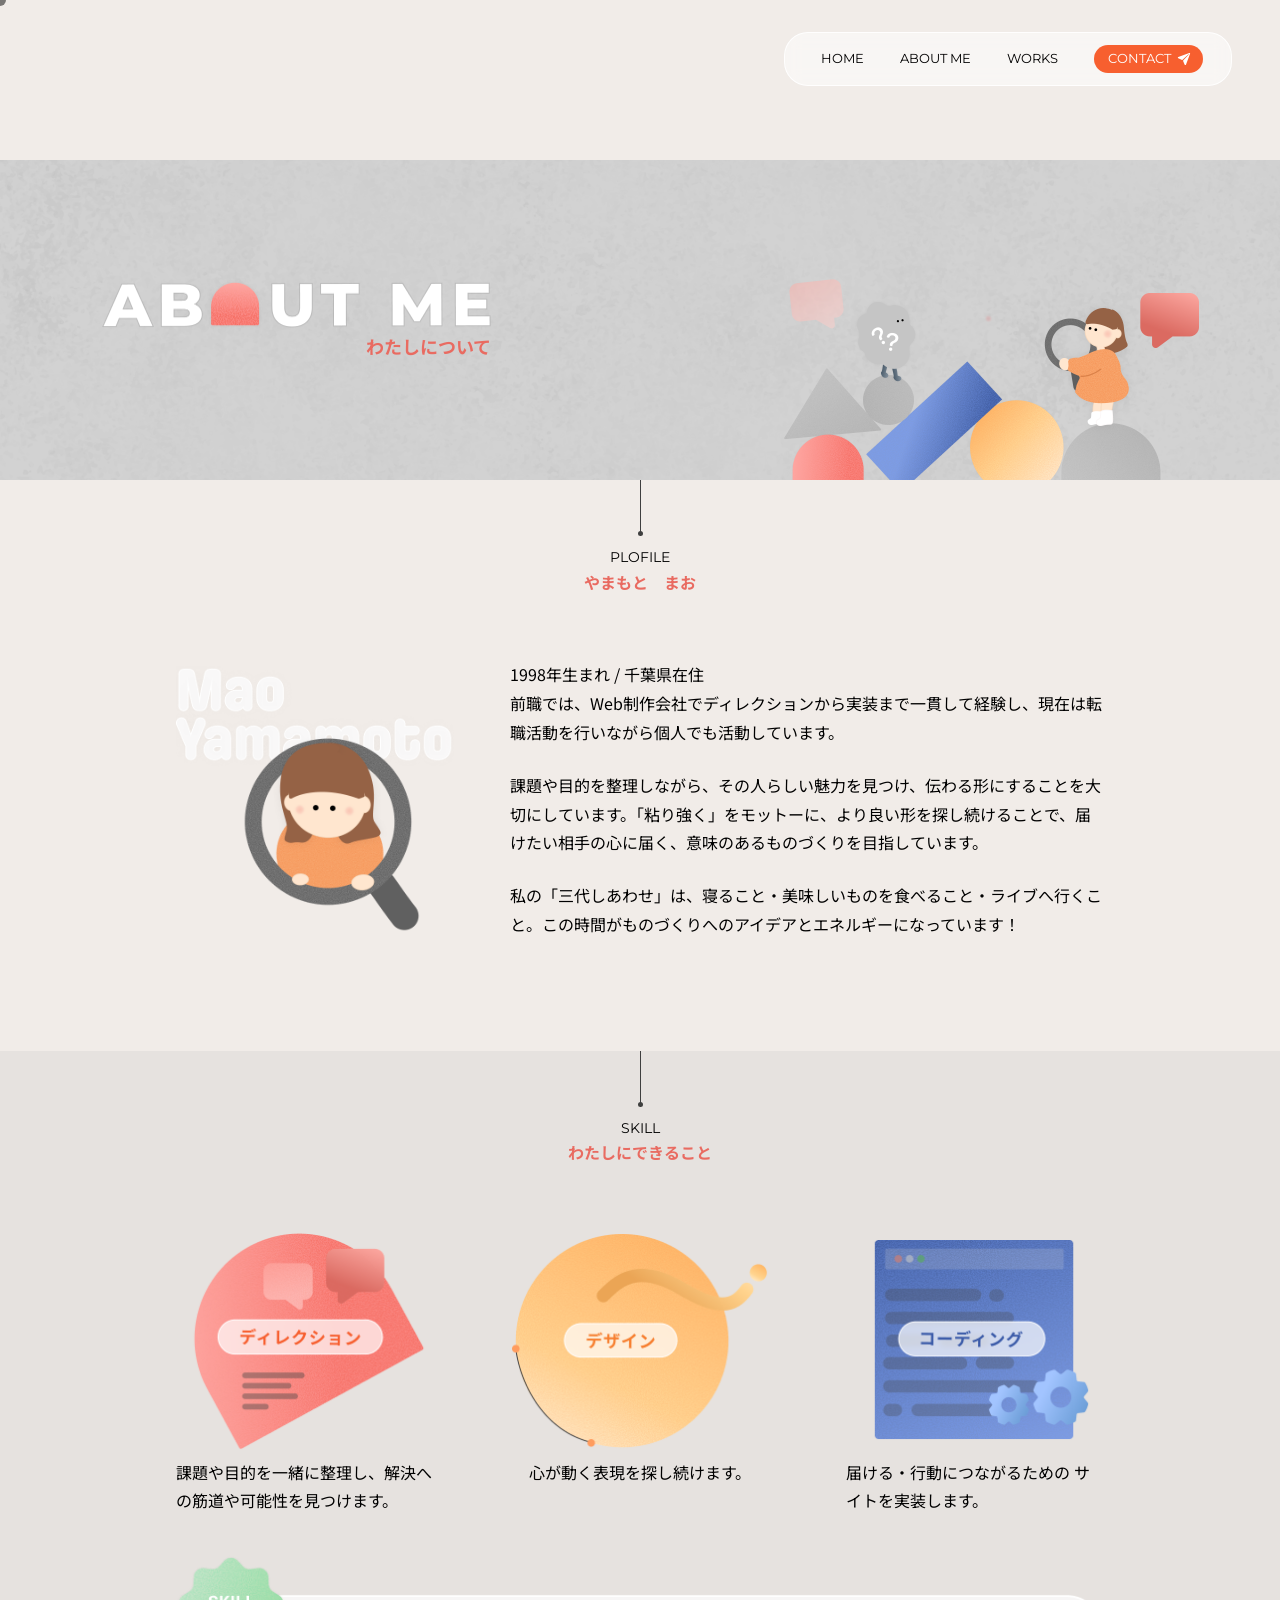
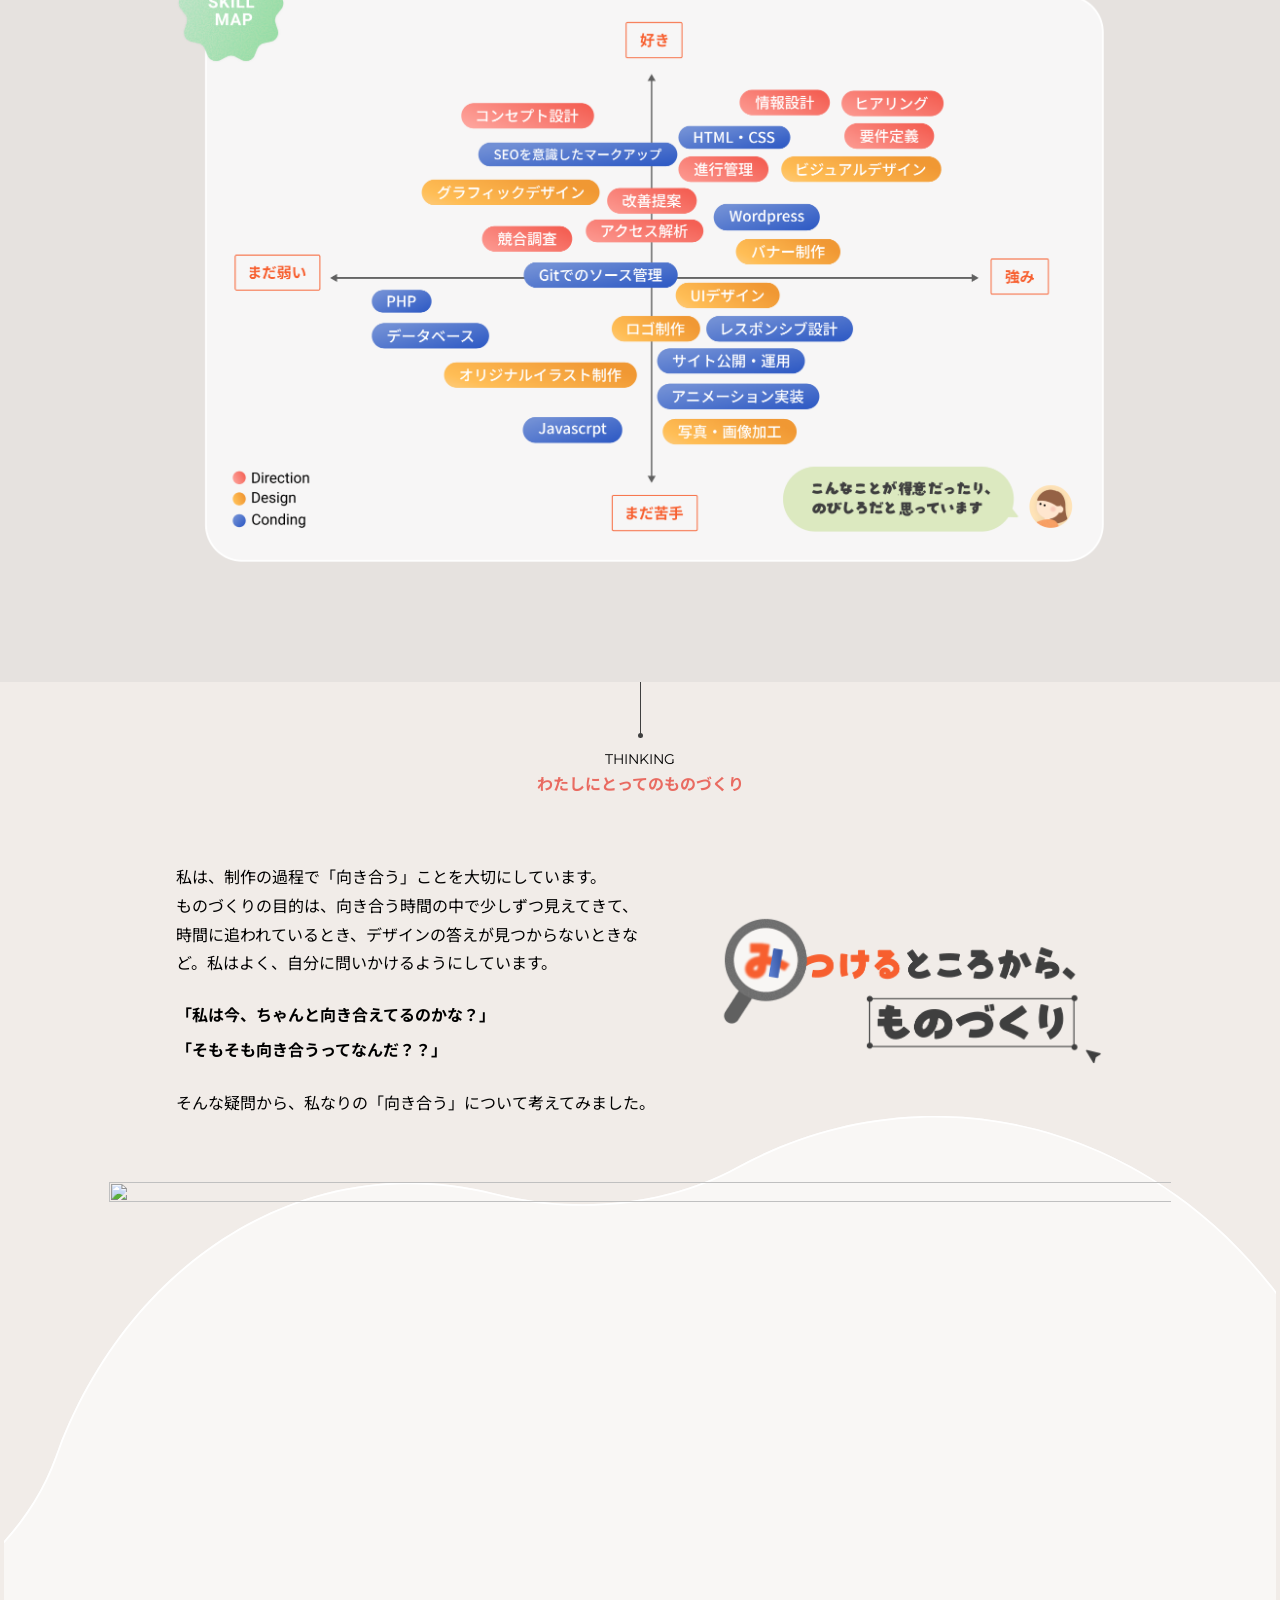
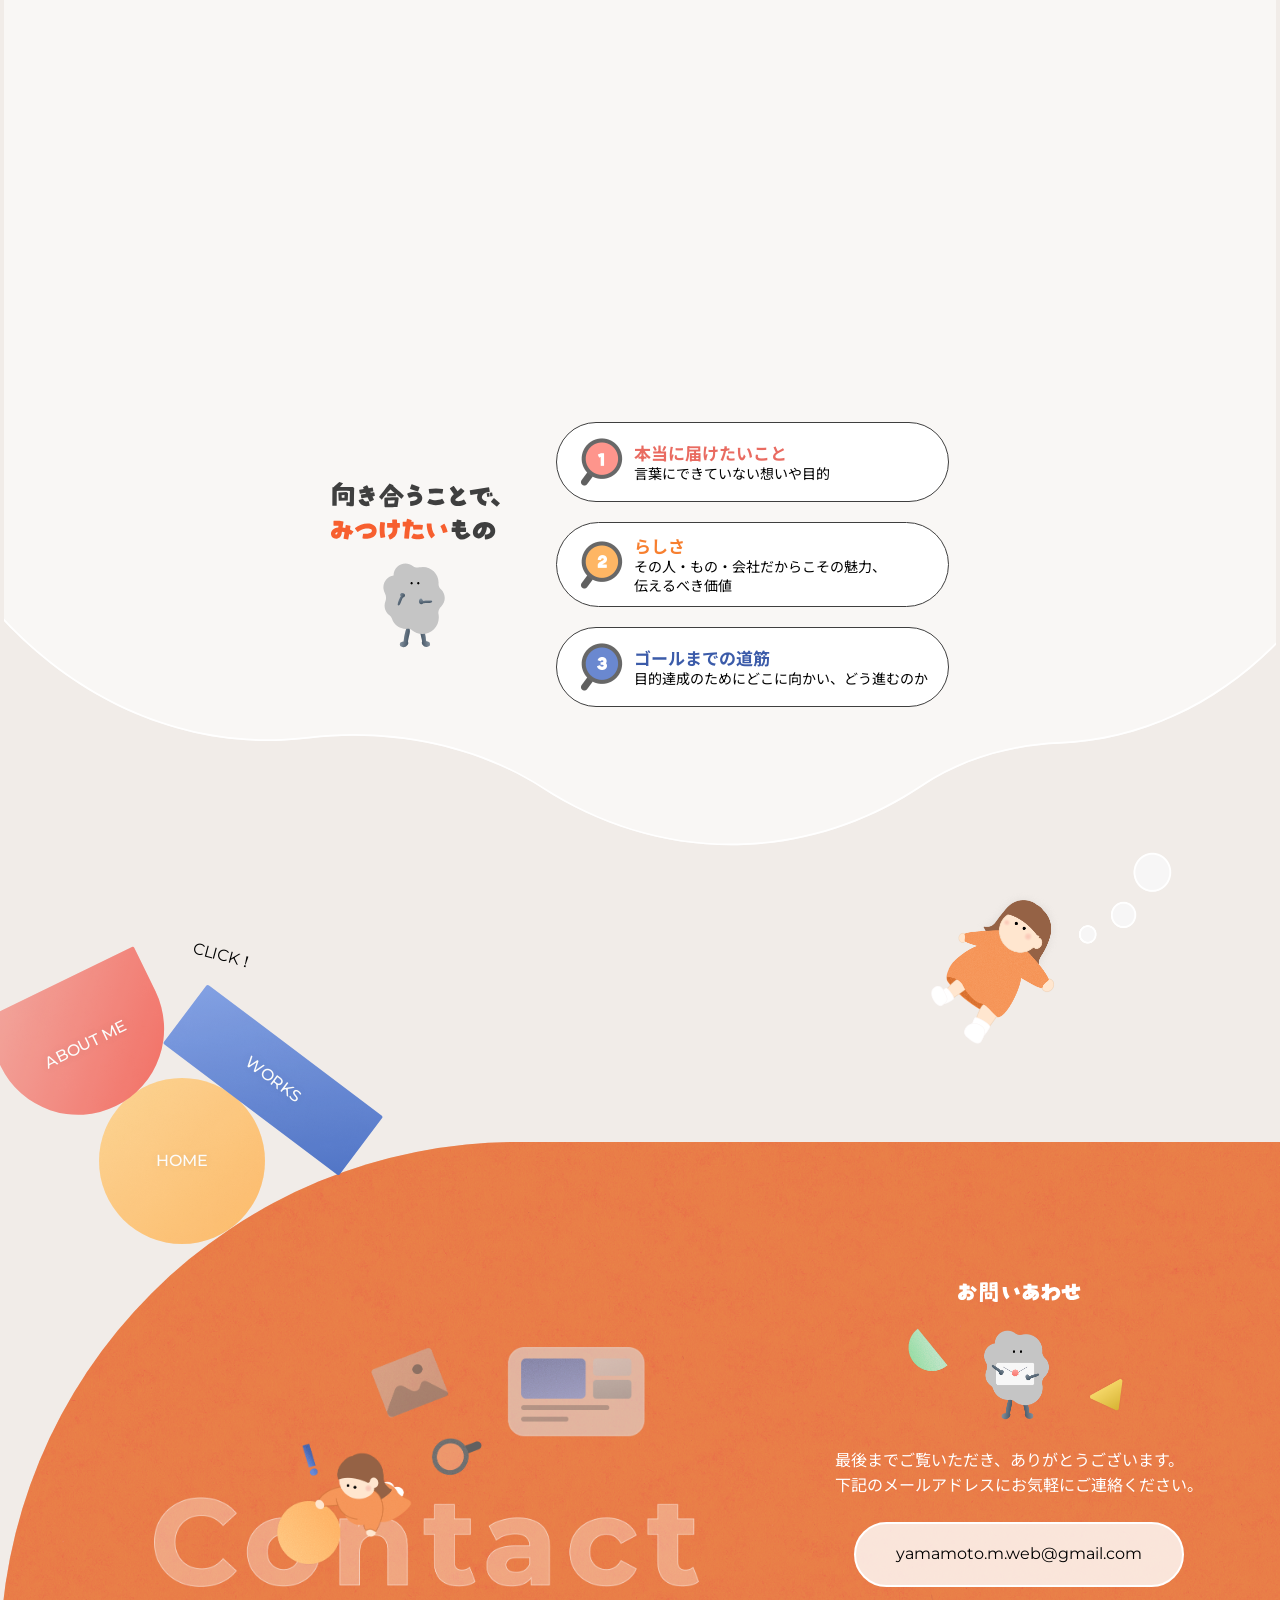
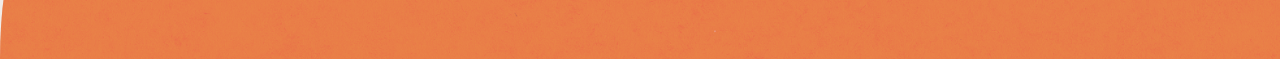
==== about.html @ 290ec42a "細かい調整" ====
<!doctype html>
<html lang="ja">
  <head>
    <meta charset="UTF-8" />
    <meta name="viewport" content="width=device-width, initial-scale=1.0" />
    <title>
      mao yamamoto portfolio｜ホームページ制作やWebDesignを行なっています。
    </title>
    <meta name="description" content="ページの説明" />

    <!-- GoogleFont -->
    <link rel="preconnect" href="https://fonts.googleapis.com" />
    <link rel="preconnect" href="https://fonts.gstatic.com" crossorigin />
    <link
      href="https://fonts.googleapis.com/css2?family=Montserrat:ital,wght@0,100..900;1,100..900&family=Noto+Sans+JP:wght@100..900&display=swap"
      rel="stylesheet"
    />
    <!-- css -->
    <link rel="stylesheet" href="css/reset.css" />
    <link rel="stylesheet" href="css/common.css" />
    <link
      rel="stylesheet"
      href="https://cdn.jsdelivr.net/npm/swiper@14.0.7/swiper-bundle.min.css"
    />
    <link rel="stylesheet" href="css/style.css" />

    <link
      rel="stylesheet"
      href="https://unpkg.com/scroll-hint@latest/css/scroll-hint.css"
    />

    <!-- JS -->
    <script
      src="https://unpkg.com/lenis@1.3.11/dist/lenis.min.js"
      defer
    ></script>

    <script
      src="https://cdn.jsdelivr.net/npm/swiper@14.0.7/swiper-bundle.min.js"
      defer
    ></script>

    <script
      src="https://unpkg.com/scroll-hint@latest/js/scroll-hint.min.js"
      defer
    ></script>
    <script src="js/main.js?v=2" defer></script>
  </head>
  <body>
    <div class="custom-cursor" aria-hidden="true"></div>
    <header class="header">
      <nav class="header-nav pc-only">
        <ul class="header-nav-inner en-font">
          <li class="header-item header-item--home">
            <a href="index.html">HOME</a>
          </li>
          <li class="header-item header-item--about">
            <a href="about.html">ABOUT ME</a>
          </li>
          <li class="header-item header-item--works">
            <a href="works.html">WORKS</a>
          </li>
          <li class="header-item header-item-contact">
            <a href="">CONTACT</a>
          </li>
        </ul>
      </nav>
      <!-- ハンバーガーメニューボタン -->
      <button
        class="header__menu-btn en-font sp-only"
        type="button"
        aria-expanded="false"
        aria-controls="sp-nav"
      >
        <span class="header__menu-toggle">
          <span class="header__menu-open"> MENU </span>

          <span class="header__menu-close"> CLOSE </span>
        </span>
      </button>
      <!-- ハンバーガーメニュー中身 -->
      <div class="hamburger-menu sp-only" id="sp-nav">
        <div class="hamburger-menu__inner">
          <a href="index.html">
            <img
              src="img/maoyamamoto-sp.svg"
              class="hamburger-menu__logo"
              width="138"
              height="55"
              alt="yamamoto mao"
              decoding="async"
            />
          </a>
          <nav class="hamburger-menu__nav-wrap">
            <ul class="hamburger-menu__nav">
              <li class="hamburger-menu__nav-item">
                <a href="index.html" class="hamburger-menu__nav-link">TOP</a>
              </li>
              <li class="hamburger-menu__nav-item">
                <a href="about.html" class="hamburger-menu__nav-link"
                  >ABOUT ME</a
                >
              </li>
              <li class="hamburger-menu__nav-item">
                <a href="works.html" class="hamburger-menu__nav-link">WORKS</a>
              </li>
              <li
                class="hamburger-menu__nav-item hamburger-menu__nav-item--contact"
              >
                <a href="#" class="hamburger-menu__nav-link">CONTACT</a>
              </li>
            </ul>
            <img
              class="hamburger-menu__character"
              src="img/hamburger_character.png"
              width="90"
              height="88"
              alt=""
              decoding="async"
            />
          </nav>
        </div>
        <div class="hamburger-menu__shapes" aria-hidden="true">
          <img
            class="hamburger-menu__shape shape--left"
            src="img/hamburger_shape--left.png"
            width="153"
            height="187"
            alt=""
            decoding="async"
          />
          <img
            class="hamburger-menu__shape shape--right"
            src="img/hamburger_shape--right.png"
            width="112"
            height="70"
            alt=""
            decoding="async"
          />
        </div>
      </div>
      <div class="overlay"></div>
    </header>
    <main>
      <section class="p-hero p-hero--about">
        <h1 class="p-title p-title--about">
          <img
            src="img/about-title-en.png"
            width="389"
            height="46"
            alt="ABOUT ME"
            decoding="async"
          />
          <span class="section__title-jp"> わたしについて </span>
        </h1>
      </section>
      <section class="profile">
        <div class="p__inner--l">
          <div class="p-about__title-header">
            <span class="p-about__title-line"></span>
            <h2 class="p__about-title">
              <span class="p-about__title-en en-font">PLOFILE</span>
              <span class="p-about__title-ja">やまもと　まお</span>
            </h2>
          </div>
          <div class="p-about__profile-content p__inner--s">
            <div class="p-about__profile-visual">
              <img
                src="img/page-about__profule-visual.png"
                width="312"
                height="300"
                alt=""
                decoding="async"
              />
            </div>
            <div class="p-about__profile-text">
              <p>
                1998年生まれ / 千葉県在住<br />
                前職では、Web制作会社でディレクションから実装まで一貫して経験し、現在は転職活動を行いながら個人でも活動しています。
              </p>
              <p>
                課題や目的を整理しながら、その人らしい魅力を見つけ、伝わる形にすることを大切にしています。「粘り強く」をモットーに、より良い形を探し続けることで、届けたい相手の心に届く、意味のあるものづくりを目指しています。
              </p>
              <p>
                私の「三代しあわせ」は、寝ること・美味しいものを食べること・ライブへ行くこと。この時間がものづくりへのアイデアとエネルギーになっています！
              </p>
            </div>
          </div>
        </div>
      </section>
      <section class="skill">
        <div class="p__inner--l">
          <div class="p-about__title-header">
            <span class="p-about__title-line"></span>
            <h2 class="p__about-title">
              <span class="p-about__title-en en-font">SKILL</span>
              <span class="p-about__title-ja">わたしにできること</span>
            </h2>
          </div>
          <div class="p__inner--s">
            <div class="p-about__skill-list">
              <article class="p-about__skill-card">
                <div class="p-about__skill-visual">
                  <img
                    src="img/page-about__skill-direction.png"
                    width="260"
                    height="220"
                    alt=""
                    decoding="async"
                  />
                </div>
                <h3 class="visually-hidden">ディレクション</h3>
                <p class="p-about__skill-text">
                  課題や目的を一緒に整理し、解決への筋道や可能性を見つけます。
                </p>
              </article>
              <article class="p-about__skill-card p-about__skill-card--design">
                <div class="p-about__skill-visual">
                  <img
                    src="img/page-about__skill-design.png"
                    width="260"
                    height="220"
                    alt=""
                    decoding="async"
                  />
                </div>
                <h3 class="visually-hidden">デザイン</h3>
                <p class="p-about__skill-text">心が動く表現を探し続けます。</p>
              </article>
              <article class="p-about__skill-card">
                <div class="p-about__skill-visual">
                  <img
                    src="img/page-about__skill-coding.png"
                    width="260"
                    height="220"
                    alt=""
                    decoding="async"
                  />
                </div>
                <h3 class="visually-hidden">コーディング</h3>
                <p class="p-about__skill-text">
                  届ける・行動につながるための サイトを実装します。
                </p>
              </article>
            </div>
            <div class="p-about__skillmap js-hoge">
              <img
                src="img/page-about__skillmap.png"
                width="961"
                height="621"
                alt=""
                loading="lazy"
                decoding="async"
              />
              <div class="visually-hidden">
                <h3>スキルマップ</h3>
                <p>
                  好きから苦手、強みからまだ弱いという2つの軸で、
                  ディレクション、デザイン、コーディングの経験やスキルを整理しています。
                </p>
                <ul>
                  <li>
                    ディレクション：コンセプト設計、情報設計、ヒアリング、
                    要件定義、進行管理、改善提案、競合調査、アクセス解析
                  </li>
                  <li>
                    デザイン：グラフィックデザイン、ビジュアルデザイン、
                    バナー制作、UIデザイン、ロゴ制作、オリジナルイラスト制作、
                    写真・画像加工
                  </li>
                  <li>
                    コーディング：HTML・CSS、SEOを意識したマークアップ、
                    WordPress、Gitでのソース管理、レスポンシブ設計、
                    サイト公開・運用、アニメーション実装、JavaScript、PHP、
                    データベース
                  </li>
                </ul>
              </div>
            </div>
          </div>
        </div>
      </section>
      <section class="policy">
        <div class="p__inner--l">
          <div class="p-about__title-header">
            <span class="p-about__title-line"></span>
            <h2 class="p__about-title">
              <span class="p-about__title-en en-font">THINKING</span>
              <span class="p-about__title-ja">わたしにとってのものづくり</span>
            </h2>
          </div>
          <div class="p-about__policy-content p__inner--s">
            <div class="p-about__policy-text">
              <p>
                私は、制作の過程で「向き合う」ことを大切にしています。<br
                  class="pc-only"
                />
                ものづくりの目的は、向き合う時間の中で少しずつ見えてきて、<br
                  class="pc-only"
                />
                時間に追われているとき、デザインの答えが見つからないときなど。私はよく、自分に問いかけるようにしています。
              </p>
              <p class="p-about__policy-question">
                「私は今、ちゃんと向き合えてるのかな？」<br />
                「そもそも向き合うってなんだ？？」
              </p>
              <p>
                そんな疑問から、私なりの「向き合う」について考えてみました。
              </p>
            </div>
            <div class="p-about__policy-copy">
              <img
                src="img/page-about__policy-copy.png"
                width="398"
                height="157"
                alt="見つけるところから、ものづくり"
                decoding="async"
              />
            </div>
          </div>
        </div>
        <div class="p-about__policy-panel">
          <div class="p-about__policy-diagram">
            <img
              class="pc-only p-about__policy-diagram--pc"
              src="img/page-about__policy-diagram.png"
              width="1261"
              height="941"
              alt=""
              loading="lazy"
              decoding="async"
            />
            <img
              class="p-about__policy-diagram--sd"
              src="img/page-about__policy-diagram-tb.png"
              width="390"
              height="1621"
              alt=""
              loading="lazy"
              decoding="async"
            />
            <img
              class="sp-only p-about__policy-diagram--sp"
              src="img/page-about__policy-diagram-sp.png"
              width="390"
              height="1553"
              alt=""
              loading="lazy"
              decoding="async"
            />
            <div class="p-about__policy-summary">
              <p class="p-about__policy-summary-message">
                <img
                  src="img/page-about__policy-summary.svg"
                  width="169"
                  height="165"
                  alt="向き合うことで、見つけたいもの"
                  loading="lazy"
                  decoding="async"
                />
              </p>
              <ol class="p-about__policy-summary-points">
                <li
                  class="p-about__policy-summary-points-item p-about__policy-summary-points-item--1"
                >
                  <div class="p-about__policy-summary-point-text">
                    <h3>本当に届けたいこと</h3>
                    <p>言葉にできていない想いや目的</p>
                  </div>
                </li>
                <li
                  class="p-about__policy-summary-points-item p-about__policy-summary-points-item--2"
                >
                  <div class="p-about__policy-summary-point-text">
                    <h3>らしさ</h3>
                    <p>
                      その人・もの・会社だからこその魅力、<br
                        class="pc-only"
                      />伝えるべき価値
                    </p>
                  </div>
                </li>
                <li
                  class="p-about__policy-summary-points-item p-about__policy-summary-points-item--3"
                >
                  <div class="p-about__policy-summary-point-text">
                    <h3>ゴールまでの道筋</h3>
                    <p>
                      目的達成のためにどこに向かい、<br
                        class="sp-only"
                      />どう進むのか
                    </p>
                  </div>
                </li>
              </ol>
            </div>
          </div>
        </div>
        <div class="p-about__policy-summary-character">
          <img
            src="img/page-about__policypanel-character.png"
            width="255"
            height="212"
            alt=""
            decoding="async"
          />
        </div>
      </section>
    </main>
    <footer class="footer">
      <nav class="footer__nav">
        <ul class="footer-nav__list">
          <li class="footer-nav__item footer-nav__item--home">
            <a class="footer-nav__link" href="index.html">
              <span class="footer-nav__text en-font">HOME</span></a
            >
          </li>
          <li class="footer-nav__item footer-nav__item--about">
            <a class="footer-nav__link" href="about.html">
              <span class="footer-nav__text footer-nav__text--about en-font"
                >ABOUT ME</span
              ></a
            >
          </li>
          <li class="footer-nav__item footer-nav__item--works">
            <a class="footer-nav__link" href="works.html">
              <span class="footer-nav__text en-font">WORKS</span></a
            >
          </li>
        </ul>
        <div class="footer-nav-guide">
          <span class="en-font">CLICK！</span>
          <div class="scroll-down"></div>
        </div>
      </nav>
      <div class="footer__contact">
        <div class="footer__content">
          <h2 class="footer__title">
            <img
              src="img/contact-title-jp.svg"
              width="123"
              height="31"
              alt="お問い合わせ"
              decoding="async"
              loading="lazy"
            />
          </h2>
          <img
            class="contact-character"
            src="img/contact-character.png"
            width="240"
            height="94"
            alt=""
            decoding="async"
            loading="lazy"
          />
          <p class="footer__text">
            最後までご覧いただき、ありがとうございます。<br />
            下記のメールアドレスにお気軽にご連絡ください。
          </p>
          <a class="footer__mail en-font" href="mailto:yamamoto.m.web@gmail.com"
            >yamamoto.m.web@gmail.com</a
          >
        </div>
        <div class="footer__deco" aria-hidden="true">
          <img
            class="pc-only"
            src="img/contact-deco.png"
            width="579"
            height="276"
            alt=""
            decoding="async"
            loading="lazy"
          />
          <img
            class="sp-only footer__deco-img-sp"
            src="img/contact-deco-sp.png"
            width="579"
            height="193"
            alt=""
            decoding="async"
            loading="lazy"
          />
        </div>
      </div>
    </footer>
  </body>
</html>
---- css/common.css ----
:root {
  /* color */
  --color-orange: #f75f2f;
  --color-red: #e96b61;
  --color-blue: #3b5ba9;
  --color-bg-orange: #e87d5c;
  --color-bg-gray: #f1ece8;
  --color-bg-white: #ffffff;
  --color-keyword: #3f3f3f;

  /* font */
  --font-main: "Noto Sans JP", sans-serif;
  --font-en: "Montserrat", sans-serif;

  /* z-index */
  --z-header: 100;
  --z-footer: 100;

  /* shadow */
  --img-shadow: 0 0 10px rgba(0, 0, 0, 0.05);
  --svg-shadow: drop-shadow(0 0 10px rgba(0, 0, 0, 0.08));
  --text-shadow: 0 0 10px rgba(0, 0, 0, 0.3);
}

body {
  line-height: 1.8;
  font-size: 16px;
  color: var(--color-text);
  font-family: var(--font-main);
  letter-spacing: 4%;
}
@media (max-width: 767px) {
  body {
    line-height: 1.7;
    font-size: 15px;
  }
}
/* pc/sp非表示 */
.pc-only {
  display: block;
}
.sp-only {
  display: none;
}
/* .sd-only {
  display: none;
} */
/* @media (min-width: 768px) and (max-width: 1200px) {
  .pc-only {
    display: none;
  }
  .sd-only {
    display: block;
  }
} */
@media (max-width: 767px) {
  .pc-only {
    display: none;
  }
  /* .sd-only {
    display: none;
  } */
  .sp-only {
    display: block;
  }
}
---- css/style.css ----
/* * {
  outline: 1px solid red;
} */

/* 共通ここから------------------------- */

html,
body {
  overscroll-behavior-y: none;
}
/* font */
.en-font {
  font-family: var(--font-en);
  font-optical-sizing: auto;
  font-style: normal;
  letter-spacing: 4%;
}
body {
  background-color: var(--color-bg-gray);
}
/* h2タイトル */
.section__title-wrap {
  display: flex;
  flex-direction: column;
  gap: 12px;
}
.section__title-jp {
  font-size: 18px;
  font-weight: bold;
  letter-spacing: 30%;
}
/* ボタン */
.button {
  display: inline-flex;
  align-items: center;
  font-size: 13px;
  font-weight: 500;
  gap: 16px;
  color: var(--color-bg-white);
  padding: 12px 24px;
  width: fit-content;
  border-radius: 100vh;
  cursor: pointer;
}
.button::after {
  content: "";
  display: inline-block;
  width: 13px;
  height: 13px;
  background-image: url(../img/icon-arrow.svg);
  background-size: cover;
  background-position: center;
}
/* SEO */
.visually-hidden {
  position: absolute;
  width: 1px;
  height: 1px;
  margin: -1px;
  padding: 0;
  overflow: hidden;
  clip: rect(0, 0, 0, 0);
  clip-path: inset(50%);
  white-space: nowrap;
  border: 0;
}

/* マウスカーソル */
@media (hover: hover) and (pointer: fine) {
  body {
    cursor: none;
  }
  a,
  .button {
    cursor: none;
  }
  .custom-cursor {
    position: fixed;
    top: 0;
    left: 0;
    z-index: 9999;
    width: 12px;
    height: 12px;
    background: rgba(0, 0, 0, 0.5);
    border-radius: 50%;
    pointer-events: none;
    transform: translate(-50%, -50%);
    transition:
      width 0.5s ease,
      height 0.5s ease,
      opacity 0.5s ease;
  }
  .custom-cursor.is-hover {
    width: 48px;
    height: 48px;
    background-color: rgba(247, 95, 47, 0.7);
  }
}
@media (max-width: 767px) {
  .section__title-wrap {
    align-items: center;
  }
  .section__title-jp {
    font-size: 16px;
    letter-spacing: 20%;
  }
}

/* ローディング */
.loading {
  position: fixed;
  inset: 0;
  z-index: 10000;
  display: grid;
  place-items: center;
  background-color: var(--color-bg-gray);
  opacity: 1;
  visibility: visible;
  transition:
    opacity 0.7s ease,
    visibility 0.7s ease;
}
/* ロード完了 */
.loading.is-loaded {
  opacity: 0;
  visibility: hidden;
  pointer-events: none;
}
.loading__shapes {
  display: flex;
  align-items: center;
  gap: 8px;
}
.loading__shape {
  width: 24px;
  height: 24px;
  opacity: 0.35;
  animation: loading-shape 1.4s ease-in-out infinite;
}
/* 少しずつタイミングをずらす */
.loading__shape--circle {
  animation-delay: 0s;
}
.loading__shape--square {
  animation-delay: 0.15s;
}
.loading__shape--arch {
  animation-delay: 0.3s;
}
@keyframes loading-shape {
  0%,
  100% {
    transform: translateY(0);
    opacity: 0.35;
  }

  40% {
    transform: translateY(-14px);
    opacity: 1;
  }

  65% {
    transform: translateY(0);
    opacity: 0.7;
  }
}
/* 共通ここまで------------------------- */

/* ヘッダーここから---------------- */
.header {
}
.header-nav {
  position: fixed;
  top: 32px;
  right: 48px;
  z-index: var(--z-header);
}
.header-nav-inner {
  display: inline-flex;
  align-items: center;
  gap: 12px;
  padding: 10px 16px 10px 24px;
  background: rgba(255, 255, 255, 0.5);
  backdrop-filter: blur(8px);
  -webkit-backdrop-filter: blur(12px);
  border: 1px solid rgba(255, 255, 255, 0.9);
  border-radius: 24px;
}
.header-item {
  font-size: 13px;
  padding: 2px 12px;
  transition: 0.3s;
}
.header-item-contact a {
  background-color: var(--color-orange);
  border-radius: 100vh;
  padding: 6px 12px 6px 14px;
  line-height: 1.2;
  color: var(--color-bg-white);
  display: flex;
  align-items: center;
  gap: 6px;
}
.header-item-contact a::after {
  content: "";
  display: inline-block;
  width: 14px;
  height: 14px;
  background-image: url("../img/contact-icon.svg");
  background-size: contain;
  background-repeat: no-repeat;
  background-position: center;
}
@media (any-hover: hover) {
  .header-item:hover {
    opacity: 0.7;
  }
}

@media (max-width: 767px) {
  /* ハンバーガーメニューボタン */
  .header__menu-btn {
    position: fixed;
    padding: 8px 16px;
    background: rgba(255, 255, 255, 0.5);
    backdrop-filter: blur(8px);
    -webkit-backdrop-filter: blur(12px);
    border: 1px solid rgba(255, 255, 255, 0.9);
    border-radius: 100vh;
    color: var(--color-orange);
    font-weight: 600;
    font-size: 16px;
    z-index: var(--z-header);
    top: 24px;
    right: 24px;
    width: 100px;
  }
  .header__menu-toggle {
    display: block;
    overflow: hidden;
    position: relative;
    height: 1.5rem;
    width: 100%;
  }
  .header__menu-btn span {
    letter-spacing: 8%;
  }
  .header__menu-open,
  .header__menu-close {
    display: block;
    transition: 0.3s;
  }
  .header__menu-close {
    position: absolute;
    left: 0;
    top: 0;
    transform: translateY(100%);
  }
  .is-active .header__menu-open {
    transform: translateY(-100%);
  }
  .is-active .header__menu-close {
    transform: translateY(0);
  }
  /* ハンバーガーメニュー中身 */
  .hamburger-menu {
    position: fixed;
    width: 100%;
    height: 70%;
    inset: 0;
    background-color: var(--color-bg-orange);
    z-index: 99;
    border-radius: 0 0 40px 40px;
    transform: translateY(-104%);
    transition: transform 0.4s ease;
  }
  .hamburger-menu.is-active {
    transform: translateY(0);
  }
  .hamburger-menu__inner {
    padding: 32px 9% 56px 9%;
    display: flex;
    flex-direction: column;
    height: 100%;
  }
  .hamburger-menu__logo {
    width: 38%;
    max-width: 200px;
  }
  .hamburger-menu__nav-wrap {
    flex: 1;
    height: 100%;
    background: rgba(255, 255, 255, 0.35);
    backdrop-filter: blur(8px);
    -webkit-backdrop-filter: blur(12px);
    border: 1px solid rgba(255, 255, 255, 0.7);
    margin-top: 6%;
    border-radius: 30px;
    z-index: 10;
    padding-bottom: 7%;
  }
  .hamburger-menu__nav {
    position: relative;
    display: flex;
    flex-direction: column;
    align-items: center;
    height: 100%;
    justify-content: center;
    gap: 10%;
    font-size: 18px;
    font-weight: bold;
    color: var(--color-bg-white);
  }
  .hamburger-menu__nav-item--contact {
    display: flex;
    align-items: center;
    gap: 8px;
  }
  .hamburger-menu__nav-item--contact::after {
    content: "";
    display: inline-block;
    width: 16px;
    height: 16px;
    background-image: url(../img/contact-icon.svg);
    background-size: cover;
    background-position: center;
  }
  .hamburger-menu__character {
    position: absolute;
    bottom: -6px;
    right: -6%;
    width: 28%;
  }
  .hamburger-menu__shape.shape--left {
    position: absolute;
    bottom: 0;
    left: 0;
    width: 39%;
  }
  .hamburger-menu__shape.shape--right {
    position: absolute;
    bottom: 0;
    right: 30px;
    width: 29%;
  }
  .overlay {
    position: fixed;
    inset: 0;
    background: rgba(0, 0, 0, 0.45);
    opacity: 0;
    visibility: hidden;
    pointer-events: none;
    transition: opacity 0.3s;
    z-index: 98;
  }
  .overlay.is-active {
    opacity: 1;
    visibility: visible;
    pointer-events: auto;
  }
}
/* 背景固定 */
.top-area {
  position: relative;
}
/* heroここから--------------------------- */
.hero {
  width: 100%;
  height: 100vh;
  position: relative;
}
.hero__inner {
  height: 100%;
  display: flex;
  justify-content: center;
}
.hero__sharpes {
  position: sticky;
  top: 90%;
  left: 0;
  width: 100%;
  pointer-events: none;
}
.hero__title-wrap {
  height: 90%;
  position: relative;
  width: 88%;
}
.hero__title {
  z-index: 10;
  position: relative;
  display: flex;
  gap: 32%;
  flex-direction: column;
  justify-content: flex-end;
  height: 100%;
  width: 100%;
}
.hero__name {
  filter: drop-shadow(0 0 10px rgba(0, 0, 0, 0.08));
  width: 100%;
}
.hero__shape {
  position: absolute;
  filter: drop-shadow(0 0 10px rgba(0, 0, 0, 0.03));
}
.hero__shape--arch-green {
  bottom: 0;
  left: 220px;
}
.hero__shape--circle {
  bottom: 160px;
  left: 260px;
}
.hero__shape--square {
  bottom: calc(160px + 180px);
  left: 180px;
}
.hero__shape--arch-red {
  bottom: calc(160px + 180px + 164px);
  left: 320px;
  width: 200px;
}
.hero__shape--triangle {
  bottom: calc(160px + 180px + 135px);
  left: 125px;
}
.hero__copy {
  position: absolute;
  right: 0;
  bottom: 0;
}

@media (max-width: 767px) {
  .hero__sharpes {
    width: 70%;
    margin-inline: auto;
    left: 50%;
    translate: -50% 0;
    height: 76%;
  }
  .hero__title {
    gap: 8%;
    justify-content: flex-start;
  }
  .hero__title-wrap {
    height: 100%;
  }
  .hero__portfolio {
    width: 65%;
    margin-left: auto;
  }
  .hero__shape--arch-green {
    width: 200px;
    bottom: 0;
    left: 50%;
    translate: -50% 0;
  }
  .hero__shape--circle {
    width: 182px;
    /* left: auto;
    right: 120px; */
    bottom: 132px;
    left: calc(50% + 45px);
    translate: -50% 0;
  }
  .hero__shape--square {
    width: 270px;
    /* left: auto;
    right: 130px; */
    left: calc(50% + 6px);
    translate: -50% 0;
    bottom: 280px;
  }
  .hero__shape--arch-red {
    width: 156px;
    /* left: auto;
    right: 135px; */
    left: calc(50% + 75px);
    translate: -50% 0;
    bottom: 419px;
  }
  .hero__shape--triangle {
    /* width: 173px;
    left: auto; */
    left: calc(50% + -94px);
    translate: -50% 0;
    bottom: 390px;
  }
  .hero__copy {
    position: absolute;
    right: 0;
    bottom: 0;
  }
  .hero__name-wrap {
    margin-top: 10%;
  }
}
@media (max-width: 601px) {
  .hero__title {
    gap: 6%;
    justify-content: center;
  }
  .hero__name-wrap {
    margin-top: 0;
  }
  .hero__portfolio {
    margin-bottom: 20%;
  }
  .hero__sharpes {
    height: 83%;
  }
}
/* heroここまで--------------------------- */
/* aboutここから--------------------------- */
.about {
  width: 90%;
  max-width: 1120px;
  margin-inline: auto;
  margin-top: 120px;
  background: rgba(255, 255, 255, 0.65);
  border: solid 2px var(--color-bg-white);
  border-radius: 40px;
  padding: 80px 5% 80px 6%;
  backdrop-filter: blur(8px);
  -webkit-backdrop-filter: blur(12px);
  position: relative;
  z-index: 2;
}
.about__inner {
  display: grid;
  grid-template-columns: 1fr 42%;
  grid-template-areas:
    "header visual"
    "text visual"
    "button visual";
  gap: 40px 8%;
  align-items: end;
}
.about__header {
  grid-area: header;
}
.about__header .section__title-jp {
  color: var(--color-red);
}
.about__text {
  grid-area: text;
  text-align: justify;
}
.button--about {
  grid-area: button;
}
.about__visual {
  grid-area: visual;
  margin-top: 32px;
}
.button--about {
  background-color: var(--color-red);
}
.about__visual img {
  display: flex;
  align-items: center;
  width: 100%;
}
@media (max-width: 767px) {
  .about {
    padding: 64px 6%;
  }
  .about__inner {
    display: flex;
    flex-direction: column;
    align-items: center;
    gap: 32px;
  }
  .about-title-en {
    width: 90%;
    max-width: 400px;
  }
  .about__text p {
    margin-bottom: 0.7em;
  }
  .about__visual {
    margin-top: 0;
  }
  .about__visual img {
    max-width: 400px;
  }
  .button--about {
    margin-top: 16px;
  }
}
/* aboutここまで--------------------------- */

/* worksここから--------------------------- */
.works {
  margin-top: 152px;
  margin-bottom: 160px;
}
.works__header-wrap {
  width: 100%;
  aspect-ratio: 1440/400;
  background-image: url("../img/top-works-title-visual.png");
  background-size: contain;
  background-repeat: no-repeat;
  background-position: center;
  display: grid;
  place-items: center;
  position: relative;
}
.works__header .section__title-jp {
  color: var(--color-blue);
}
.works__inner {
  width: 90%;
  max-width: 1024px;
  margin-inline: auto;
  margin-top: 128px;
}
.works__header {
  align-items: center;
  gap: 4px;
  margin-bottom: 32px;
}

/* スクロールダウン */
.scroll-down {
  position: absolute;
  width: 12px;
  height: 144px;
  bottom: 0;
  translate: 0 50%;
}

.scroll-down__line {
  position: absolute;
  top: 0;
  left: 50%;
  width: 1px;
  height: 100%;
  background-color: var(--color-keyword);
  translate: -50% 0;
  transform-origin: top;
  animation: scroll-down 1.8s ease-in-out infinite;
}

.scroll-down__dot {
  position: absolute;
  left: 50%;
  bottom: -3px;
  width: 5px;
  height: 5px;
  background-color: var(--color-keyword);
  border-radius: 50%;
  opacity: 0;
  translate: -50% 0;
  animation: scroll-dot 1.8s ease-in-out infinite;
}

@keyframes scroll-down {
  0% {
    transform: scaleY(0);
    opacity: 1;
  }

  65% {
    transform: scaleY(1);
    opacity: 1;
  }

  85% {
    transform: scaleY(1);
    opacity: 1;
  }

  100% {
    transform: scaleY(1);
    opacity: 0;
  }
}

@keyframes scroll-dot {
  0%,
  61% {
    opacity: 0;
  }

  66% {
    opacity: 1;
  }

  85% {
    opacity: 1;
  }

  100% {
    opacity: 0;
  }
}
/* カード共通 */
.works__list {
  display: grid;
  grid-template-columns: repeat(2, 1fr);
  gap: 64px;
  position: relative;
}
.work-card__link {
  display: block;
  background: rgba(255, 255, 255, 0.5);
  border: solid 2px var(--color-bg-white);
  -webkit-backdrop-filter: blur(12px);
  padding: 20px 7% 48px;
  border-radius: 20px;
}
.works-card__pickup {
  position: absolute;
  top: -12px;
  right: -12px;
}
.work-card__image {
  position: relative;
  overflow: hidden;
}
.work-card__image-hover-bg {
  position: absolute;
  width: 100%;
  height: 100%;
  inset: 0;
  background-color: rgba(0, 0, 0, 0.5);
  border-radius: 10px;
  z-index: 2;
  opacity: 0;
  transition: 0.3s;
}
.work-card__image-hover-icon {
  position: absolute;
  width: 43%;
  aspect-ratio: 214/64;
  bottom: 0;
  right: 24px;
  z-index: 3;
  transition: 0.3s;
  translate: 0 100%;
}
.work-card__image img {
  border-radius: 10px;
  box-shadow: var(--img-shadow);
}
.works-card__label {
  display: inline-block;
  font-size: 13px;
  color: var(--color-bg-white);
  background-color: var(--color-blue);
  padding: 1px 10px;
  border-radius: 2px;
  margin-bottom: 12px;
  z-index: 3;
}
.work-card__title {
  font-weight: bold;
  font-size: 20px;
  margin-top: 16px;
  transition: 0.3s;
}
.work-card__tags {
  display: flex;
  gap: 10px;
  flex-wrap: wrap;
  margin-top: 6px;
}
.work-card__tags-item {
  font-size: 13px;
  letter-spacing: 0;
  line-height: 1.3;
  background-color: #e1e1e1;
  border-radius: 100vh;
  padding: 4px 10px;
}
.work-card__button {
  display: grid;
  place-items: center;
  color: var(--color-bg-white);
  width: 120px;
  height: 32px;
  font-size: 14px;
  letter-spacing: 2%;
  background-image: url("../img/works-item--button.svg");
  background-size: contain;
  background-repeat: no-repeat;
  background-position: center;
  text-shadow: var(--text-shadow);
  margin-top: 24px;
  margin-left: auto;
}

/* picupにのみ適用 */
.work-card--picup {
  grid-column: 1/-1;
}
.work-card--picup .work-card__body {
  display: flex;
  flex-direction: column;
  justify-content: space-between;
  gap: 16px;
  margin-bottom: 16px;
}
.work-card--picup .work-card__link {
  position: relative;
  padding: 28px 32px 40px;
}
.work-card--picup .work-card__content {
  display: grid;
  grid-template-columns: 48% 1fr;
  align-items: flex-start;
  gap: 40px;
}
.work-card--picup .work-card__copy {
  display: block;
}
.work-card__copy-label {
  color: var(--color-orange);
  font-size: 12px;
  display: flex;
  align-items: center;
  gap: 4px;
  line-height: 1.2;
}
.work-card__copy-title {
  font-size: 18px;
  font-weight: 500;
}
.work-card__copy-label::before {
  content: "";
  display: inline-block;
  width: 10px;
  height: 10px;
  background-image: url(../img/work-card-copy-icon.svg);
  background-size: cover;
  background-position: center;
}
.work-card--picup .work-card__title {
  font-size: 22px;
  margin-top: 0;
}
.work-card__text {
  font-size: 15px;
}
.button--works {
  background-color: var(--color-blue);
  display: flex;
  margin-inline: auto;
  margin-top: 40px;
}

.works-swiper {
  display: none;
}
@media (any-hover: hover) {
  .work-card__link:hover .work-card__image-hover-bg {
    opacity: 1;
  }
  .work-card__link:hover .work-card__image-hover-icon {
    translate: 0;
  }
  .work-card__link:hover .work-card__title {
    color: var(--color-blue);
  }
}
@media (max-width: 767px) {
  .works {
    margin-top: 80px;
  }
  .works__header-wrap {
    aspect-ratio: auto;
    height: 260px;
    background-image: url(../img/top-works-title-visual-sp.png);
    background-size: cover;
    background-position: center bottom;
  }
  .works__header img {
    width: 38%;
    min-width: 170px;
    margin-top: 40px;
  }
  .scroll-down {
    height: 90px;
  }
  .works__inner {
    width: 100%;
    margin-top: 80px;
  }
  .works__header {
    margin-bottom: 16px;
    width: 90%;
    margin-inline: auto;
  }
  .works-title-en {
    width: 40%;
    max-width: 186px;
  }
  .work-card--picup {
    width: 90%;
    margin-inline: auto;
  }
  .work-card__link {
    padding: 12px 6% 32px 6%;
  }
  .works-card__pickup {
    width: 72px;
    right: -8px;
    top: -8px;
  }
  .works-card__pickup img {
    width: 100%;
  }
  .works-card__label {
    margin-bottom: 12px;
    position: relative;
    border-radius: 2px;
    letter-spacing: 0;
    padding: 0 10px;
  }
  .work-card__image img {
    width: 100%;
  }
  .work-card__title {
    margin-top: 8px;
  }
  .work-card__tags {
    gap: 6px;
  }
  .work-card__tags-item {
    font-size: 12px;
    line-height: 1.2;
    padding: 3px 8px;
  }
  .works-swiper .work-card__title {
    font-size: 18px;
  }

  .work-card--picup .work-card__link {
    padding: 32px 6%;
  }
  .work-card--picup .work-card__content {
    display: flex;
    flex-direction: column;
    gap: 20px;
  }
  .work-card--picup .work-card__copy {
    margin: 16px 0 10px 0;
  }
  .work-card__text {
    font-size: 14px;
  }
  .works__list {
    display: flex;
    flex-direction: column;
    gap: 20px;
  }
  .work-card__button {
    margin-top: 16px;
    width: 100px;
    font-size: 13px;
  }
  .button--works {
    margin-top: 0;
  }
  /* SP swiper */
  .works-swiper {
    display: block;
    position: relative;
    width: 100%;
    padding: 24px 0 32px;
    overflow: hidden;
  }
  .works-swiper .swiper-slide {
    height: auto;
  }
  .works-swiper .work-card {
    transition:
      opacity 0.3s ease,
      transform 0.3s ease;
  }
  .works-swiper .swiper-slide:not(.swiper-slide-active) {
    opacity: 0.55;
    transform: scale(0.94);
  }
  .works-swiper .swiper-slide-active {
    opacity: 1;
    transform: scale(1);
  }
  /* 左右ボタン */
  .works-swiper__button {
    position: absolute;
    z-index: 10;
    top: 50%;
    display: grid;
    width: 36px;
    height: 36px;
    padding: 0;
    color: white;
    background: rgba(100, 100, 100, 0.3);
    backdrop-filter: blur(8px);
    -webkit-backdrop-filter: blur(8px);
    border: 0;
    border-radius: 50%;
    cursor: pointer;
    translate: 0 -50%;
    place-items: center;
    display: grid;
    align-items: center;
  }
  .works-swiper__button::before {
    content: "";
    display: block;
    width: 12px;
    height: 24px;
    background-image: url(../img/works-swiper-arrow.svg);
    background-size: cover;
    background-position: center;
  }
  .works-swiper__button--prev {
    left: 24px;
  }
  .works-swiper__button--prev::before {
    rotate: -180deg;
  }
  .works-swiper__button--next {
    right: 24px;
  }
}
/* worksここまで--------------------------- */
/* 下層ページ共通ここから--------------------------- */
.p-hero {
  width: 100%;
  margin-top: 160px;
  aspect-ratio: 1512/320;
  height: 320px;
  background-size: cover;
  background-repeat: no-repeat;
  background-position: left;
}
.p__title-header {
  display: flex;
  align-items: center;
  gap: 32px;
}
.p-title {
  display: inline-flex;
  flex-direction: column;
  align-items: flex-end;
  margin-top: auto;
  margin-bottom: 0;
  height: 100%;
  margin-right: 10%;
  justify-content: center;
  margin-left: 8%;
}
.p__inner--l {
  width: 90%;
  max-width: 1120px;
  margin-inline: auto;
}
.p__inner--s {
  width: 90%;
  max-width: 928px;
  margin-inline: auto;
}
.keyword-bold {
  font-weight: bold;
}
@media (max-width: 767px) {
  .p-hero {
    aspect-ratio: 768/260;
    height: 260px;
    margin-top: 120px;
  }
  .p-title {
    translate: 0 5%;
  }
  .p__title-header {
    gap: 16px;
  }
  .p__title-line {
    width: 40px;
  }
  .p__inner--s {
    width: 100%;
    padding: 0 7%;
  }
}
/* 下層ページ共通ここまで--------------------------- */

/* ABOUTページここから--------------------------- */
/* タイトル */
.p-hero--about {
  background-image: url("../img/page-about__hero-bg.png");
  background-position: right;
}
.p-hero--about .section__title-jp {
  color: var(--color-red);
}
/* h2タイトル */
.p-about__title-header {
  margin-bottom: 64px;
}
.p-about__title-line {
  display: block;
  height: 56px;
  width: 1px;
  background-color: var(--color-keyword);
  display: flex;
  flex-direction: column;
  align-items: center;
  justify-content: flex-end;
  margin-inline: auto;
}
.p-about__title-line::after {
  content: "";
  display: block;
  width: 5px;
  height: 5px;
  border-radius: 50%;
  background-color: var(--color-keyword);
}
.p__about-title {
  margin-top: 12px;
  display: flex;
  flex-direction: column;
  align-items: center;
}
.p-about__title-en {
  font-size: 14px;
  line-height: 1.4;
  letter-spacing: 10%;
}
.p-about__title-ja {
  font-size: 16px;
  font-weight: bold;
  color: var(--color-red);
}
/* 私について */
.p-about__profile-content {
  display: grid;
  grid-template-columns: 30% 1fr;
  align-items: center;
  gap: 56px;
}
.p-about__profile-text {
  display: flex;
  flex-direction: column;
  gap: 24px;
}
/* 私にできること */
.skill {
  margin-top: 112px;
  background-color: rgba(203, 203, 203, 0.3);
  padding-bottom: 120px;
}
.p-about__skill-list {
  display: grid;
  grid-template-columns: repeat(3, minmax(0, 1fr));
  gap: clamp(40px, 6vw, 82px);
  margin-top: 32px;
}
.p-about__skill-card {
  display: flex;
  flex-direction: column;
  align-items: center;
  gap: 8px;
}
.p-about__skill-text {
  font-weight: 400;
}
.p-about__skillmap {
  margin-top: 40px;
}
/* 私にとってのものづくり */
.policy {
  margin-bottom: 56px;
}
.p-about__policy-content {
  display: grid;
  grid-template-columns: 1fr 42%;
  gap: 56px;
  align-items: center;
}
.p-about__policy-text {
  display: flex;
  flex-direction: column;
  gap: 20px;
}
.p-about__policy-question {
  font-weight: bold;
  line-height: 2.2;
}
.p-about__policy-panel {
  width: 100%;
  height: 100%;
  aspect-ratio: 1440/1496;
  background-image: url("../img/page-about__policypanel-bg.svg");
  background-size: contain;
  background-repeat: no-repeat;
  background-position: center;
  display: grid;
  place-items: center;
  position: relative;
}
.p-about__policy-diagram {
  display: flex;
  flex-direction: column;
  align-items: center;
  width: 83%;
  max-width: 1200px;
}
.p-about__policy-diagram--sd {
  display: none;
}
.p-about__policy-summary {
  margin-top: 48px;
  display: inline-flex;
  align-items: center;
  gap: 56px;
  margin-bottom: 7%;
}
.p-about__policy-summary-points {
  display: flex;
  flex-direction: column;
  gap: 20px;
}
.p-about__policy-summary-points-item {
  display: grid;
  grid-template-columns: auto 1fr;
  align-items: center;
  gap: 8px;
  background-color: var(--color-bg-white);
  padding: 12px 20px;
  border-radius: 100vh;
  border: solid 1px var(--color-keyword);
}
.p-about__policy-summary-points-item::before {
  content: "";
  display: block;
  width: 49px;
  height: 54px;
  background-size: cover;
  background-position: center;
}
.p-about__policy-summary-points-item--1::before {
  background-image: url(../img/page-about__policy-point--1.png);
}
.p-about__policy-summary-points-item--2::before {
  background-image: url(../img/page-about__policy-point--2.png);
}
.p-about__policy-summary-points-item--3::before {
  background-image: url(../img/page-about__policy-point--3.png);
}
.p-about__policy-summary-points-item h3 {
  font-size: 17px;
  font-weight: bold;
  letter-spacing: 2%;
  line-height: 1.3;
}
.p-about__policy-summary-points-item--1 h3 {
  color: var(--color-red);
}
.p-about__policy-summary-points-item--2 h3 {
  color: #f77f2f;
}
.p-about__policy-summary-points-item--3 h3 {
  color: var(--color-blue);
}

.p-about__policy-summary-points-item p {
  font-size: 14px;
  letter-spacing: 2%;
  line-height: 1.3;
}
.p-about__policy-summary-character {
  position: relative;
  width: 100%;
  height: 120px;
}
.p-about__policy-summary-character img {
  position: absolute;
  right: 8%;
}
@media (min-width: 768px) and (max-width: 1200px) {
  .p-about__policy-diagram {
    width: 100%;
  }
  .p-about__policy-diagram--pc {
    display: none;
  }
  .p-about__policy-diagram--sd {
    display: block;
    width: 80%;
  }
  .p-about__policy-panel {
    width: 100%;
    aspect-ratio: 640/1585;
    background-size: 100% 100%;
    background-image: url("../img/page-about__policypanel-bg-tb.svg");
  }
}
@media (max-width: 767px) {
  /* タイトル */
  .p-about__title-header {
    margin-bottom: 32px;
  }
  .p-hero--about {
    background-image: url("../img/page-about__hero-bg-sp.png");
    background-position: left;
  }
  .p-title--about {
    translate: 0 -5%;
  }

  /* 私について */
  .p__title img {
    width: 92%;
  }
  .p-about__profile-content {
    display: flex;
    flex-direction: column;
    gap: 24px;
  }
  /* 私にできること */
  .skill {
    margin-top: 80px;
  }
  .skill .p__title img {
    width: 91%;
  }
  .p-about__skill-list {
    display: flex;
    flex-direction: column;
    gap: 56px;
  }
  .p-about__skill-card--design img {
    margin-left: 5%;
  }
  .p-about__skillmap {
    width: calc(100vw - 20px);
    margin-right: calc(50% - 50vw);
    margin-left: calc(50% - 50vw + 20px);
    overflow-x: auto;
    overflow-y: hidden;
    -webkit-overflow-scrolling: touch;
    overscroll-behavior-inline: contain;
  }
  .p-about__skillmap img {
    width: 800px;
    max-width: none;
    height: auto;
  }
  /* 私にとってのものづくり */
  .p-about__policy-content {
    display: flex;
    flex-direction: column-reverse;
    gap: 32px;
  }
  .p-about__policy-copy {
    width: 100%;
  }
  .p-about__policy-copy img {
    margin-inline: auto;
  }
  .p-about__policy-panel {
    margin-top: 32px;
  }
  .p-about__policy-diagram {
    width: 100%;
  }
  .p-about__policy-summary {
    flex-direction: column;
    gap: 0;
    padding: 0 6%;
  }
}
@media (min-width: 690px) and (max-width: 767px) {
  .p-about__policy-panel {
    width: 100%;
    aspect-ratio: 594/1585;
    background-size: 100% 100%;
    background-image: url("../img/page-about__policypanel-bg-tb.svg");
  }
  .p-about__policy-diagram--sd {
    display: block;
    width: 80%;
  }
  .p-about__policy-diagram--sp {
    display: none;
  }
}
@media (max-width: 689px) {
  .policy {
    margin-bottom: 290px;
  }
  .p-about__policy-panel {
    height: fit-content;
    background-size: cover;
    background-image: url("../img/page-about__policypanel-bg-sp.svg");
    margin-top: 100px;
  }
  .p-about__policy-panel::before,
  .p-about__policy-panel::after {
    content: "";
    display: block;
    width: 100%;
    aspect-ratio: 390/82;
    background-size: contain;
  }
  .p-about__policy-panel::before {
    background-image: url("../img/page-about__policypanel-bg-sp-beofre.svg");
    margin-top: -76px;
  }
  .p-about__policy-panel::after {
    background-image: url("../img/page-about__policypanel-bg-sp-after.svg");
    margin-bottom: -76px;
  }
  .p-about__policy-diagram--sp {
    width: 100%;
  }
  .p-about__policy-summary-character {
    bottom: -90px;
  }
}

/* WORKSページここから--------------------------- */
/* タイトル */
.p-hero--works {
  background-image: url("../img/page-works__hero-bg.png");
}
.p-hero--works .section__title-jp {
  color: var(--color-blue);
}

/* カード */
.p-works__archive {
  width: 90%;
  max-width: 1240px;
  margin-inline: auto;
  margin-top: 96px;
  margin-bottom: 160px;
}
.p-works__archive-list {
  display: grid;
  grid-template-columns: repeat(3, minmax(0, 1fr));
  gap: 48px;
}
.p-works__archive .work-card__link {
  padding: 16px 20px 40px;
  height: 100%;
}

@media (min-width: 768px) and (max-width: 1200px) {
  .p-works__archive-list {
    grid-template-columns: repeat(2, minmax(0, 1fr));
    gap: 48px;
  }
}
@media (max-width: 767px) {
  .p-hero--works {
    background-image: url("../img/page-works__hero-bg-sp.png");
  }
  .p-works__archive {
    margin-top: 80px;
  }
  .p-works__archive-list {
    grid-template-columns: 1fr;
    gap: 40px;
  }
  .p-title--works img {
    /* width: 35%; */
  }
}
/* WORKSページここまで--------------------------- */
/* WORKS 制作実績個別ページここから---------------- */
.p-work-detail__hero {
  width: 100%;
  aspect-ratio: 1512 / 720;
  display: flex;
  align-items: flex-end;
}
.p-work-detail__hero-bg {
  position: absolute;
  inset: 0;
  aspect-ratio: 1512 / 720;
}
.p-work-detail__hero-bg::after {
  content: "";
  position: absolute;
  inset: 0;
  background-color: rgba(0, 0, 0, 0.6);
  height: auto;
}
.p-work-detail__hero-bg img {
  width: 100%;
  height: 100%;
  object-fit: cover;
}
.p-work-detail__hero-inner {
  position: relative;
  z-index: 1;
  color: var(--color-bg-white);
  display: flex;
  display: grid;
  grid-template-columns: 1fr 48%;
  justify-content: space-between;
  padding: 0 8% 8% 8%;
  width: 100%;
  text-shadow: var(--text-shadow);
}
.p-work-detail__mockup img {
  width: 100%;
}
.p-work-detail__category {
  display: inline-block;
  font-size: 22px;
  font-weight: bold;
  line-height: 1.6;
  padding: 4px 12px;
  background-color: var(--color-blue);
  border-radius: 2px;
}
.p-work-detail__title {
  font-size: 40px;
  font-weight: bold;
  letter-spacing: 6%;
  margin-top: 20px;
  margin-bottom: 32px;
  line-height: 1.3;
}
.p-work-detail__tags {
  display: flex;
  flex-wrap: wrap;
  align-items: center;
  gap: 0 20px;
  margin-top: 16px;
}
.p-work-detail__tags-item {
  display: flex;
  align-items: center;
  gap: 4px;
  font-weight: 500;
}
.p-work-detail__tags-item::before {
  content: "#";
}
.p-work-detail__body {
  margin-top: 56px;
}
.p-work-detail__copy {
  display: flex;
  flex-direction: column;
  align-items: center;
  gap: 4px;
}
.p-work-detail__copy .work-card__copy-label {
  font-size: 16px;
}
.p-work-detail__copy .work-card__copy-title {
  font-size: 22px;
}
.p-work-detail__info {
  background: rgba(255, 255, 255, 0.5);
  border: solid 2px var(--color-bg-white);
  margin-top: 40px;
  border-radius: 40px;
  padding: 80px 10%;
}
.p-work-detail__info-row {
  display: grid;
  grid-template-columns: 84px 1fr;
  grid-column: 1 / -1;
  gap: 64px;
  padding: 30px 4%;
  border-bottom: 1px solid rgba(63, 63, 63, 0.4);
}
.p-work-detail__info-header {
  font-weight: bold;
  white-space: nowrap;
}
.p-work-detail__info-data {
  margin-left: 0;
}
.p-work-detail__scope-item {
  display: flex;
  align-items: center;
  font-size: 14px;
  background-color: #e1e1e1;
  padding: 2px 16px;
  border-radius: 100vh;
}
.p-work-detail__scope {
  display: flex;
  flex-wrap: wrap;
  gap: 8px 12px;
}
.p-work-detail__info-data--url {
  display: flex;
  flex-direction: column;
}
.p-work-detail__url-title {
  font-size: 14px;
  font-weight: 500;
}
.p-work-detail__url-link {
  color: var(--color-orange);
  display: flex;
  align-items: center;
  gap: 8px;
  cursor: pointer;
  transition: 0.3s;
}
.p-work-detail__url-link::after {
  content: "";
  display: inline-block;
  width: 18px;
  height: 18px;
  background-image: url(../img/work-info-url-icon.svg);
  background-size: cover;
  background-position: center;
}
.p-work-story {
  margin-top: 148px;
}
.p-work-story__visual {
  margin-bottom: 148px;
}
.p-work-story-inner {
  display: flex;
  flex-direction: column;
  gap: 120px;
  text-align: justify;
}
.p-work-story__header {
  font-size: 21px;
  font-weight: 600;
  line-height: 1.8;
  letter-spacing: 5%;
  margin-bottom: 28px;
}
.p-work-story-inner--katsumi .p-work-story__section--grid01 {
  display: grid;
  grid-template-columns: 1fr 37%;
  gap: 7%;
}
.p-work-story__content {
  display: flex;
  flex-direction: column;
  gap: 24px;
}
.p-work-story__image img {
  border-radius: 8px;
}
.p-work-story-inner--katsumi .highlight {
  color: var(--color-blue);
  font-weight: bold;
  border-left: solid 3px var(--color-blue);
  padding-left: 12px;
}
.p-work-story-inner--katsumi .p-work-story__section--grid02 {
  display: grid;
  grid-template-columns: 20% 1fr;
}
.p-work-story-inner--katsumi .p-work-story__section--grid03 {
  display: grid;
  grid-template-columns: 1fr 27%;
  gap: 7%;
}
.p-work-story-inner--katsumi
  .p-work-story__section--grid03
  .p-work-story__content {
  gap: 0;
}
.p-work-output {
  margin-top: 124px;
  border-radius: 160px;
  padding: 124px 0;
  position: relative;
}
.p-work-output::before {
  content: "";
  position: absolute;
  inset: 0;
  z-index: 1;
  background: rgba(255, 255, 255, 0.4);
  border: solid 2px var(--color-bg-white);
  backdrop-filter: blur(4px);
  -webkit-backdrop-filter: blur(8px);
  border-radius: inherit;
  pointer-events: none;
}
.p-work-output .p__inner--l {
  position: relative;
  z-index: 2;
}
.p-work-output--inner {
  display: flex;
  flex-direction: column;
  gap: 120px;
}
.p-work-output__title {
  font-size: 21px;
  font-weight: 500;
  border-left: 3px solid #000000;
  line-height: 1.2;
  padding-left: 12px;
  margin-bottom: 16px;
}
.p-work-output__visual-wrap img {
  border-radius: 8px;
  width: 100%;
}
.p-work-output__url-wrap {
  text-align: center;
  margin-top: 32px;
}
.p-work-output__url {
  font-size: 14px;
  display: inline-flex;
  align-items: center;
  margin-inline: auto;
  gap: 16px;
  transition: 0.3s;
}
.p-work-output__url-link {
  font-weight: 500;
  color: var(--color-orange);
}
.p-work-output__deco {
  position: absolute;
  width: 12%;
  right: 0;
  bottom: 0;
  z-index: 0;
}
.p-work-output__btn {
  margin-top: 32px;
  margin-bottom: 120px;
}
.p-work-output__visuals-row {
  display: flex;
  gap: 48px;
  justify-content: space-between;
}

/* 毛糸の八百屋さん */
.p-work-story-inner--keitonoyaoyasan .p-work-story__section--grid01 {
  display: grid;
  grid-template-columns: 1fr 25%;
  gap: 3%;
  align-items: center;
}
.p-work-story-inner--keitonoyaoyasan .p-work-story__section--grid02 {
  display: grid;
  grid-template-columns: 25% 1fr;
  gap: 3%;
  align-items: center;
}
.p-work-story-inner--keitonoyaoyasan
  .p-work-story__section--grid02
  .p-work-story__content {
  gap: 0;
}

/* 北海道教育委員会 */
.p-work-detail--hokkaido .p-work-detail__hero-bg::after {
  background-color: rgba(0, 0, 0, 0.2);
}
.p-work-story-inner--hokkaido .p-work-story__section--grid01 {
  display: grid;
  grid-template-columns: 1fr 35%;
  gap: 8%;
  align-items: center;
}
.p-work-story-inner--hokkaido .p-work-story__image {
  height: 100%;
}
.p-work-story-inner--hokkaido .p-work-story__image img {
  height: 100%;
  object-fit: cover;
}

@media (any-hover: hover) {
  .p-work-detail__url-link:hover {
    opacity: 0.5;
  }
  .p-work-output__url:hover {
    opacity: 0.5;
  }
}

@media (max-width: 1024px) {
  .p-work-detail__category {
    font-size: 16px;
  }
  .p-work-detail__title {
    font-size: 22px;
  }
  .p-work-output {
    border-radius: 60px;
  }
}

@media (max-width: 767px) {
  /* hero */
  .p-work-detail__hero {
    height: 85svh;
    aspect-ratio: auto;
    align-items: center;
  }
  .p-work-detail__hero-bg {
    height: 85svh;
    aspect-ratio: auto;
  }
  .p-work-detail__hero-bg img {
    width: 100%;
    height: 100%;
    object-fit: cover;
  }
  .p-work-detail__hero-inner {
    display: flex;
    flex-direction: column;
    justify-content: space-between;
    gap: 10%;
    height: 80%;
  }
  .p-work-detail__title {
    font-size: 28px;
    margin-top: 16px;
  }
  .p-work-detail__hero-contant {
    margin-top: 10%;
  }
  /* body */
  .p-work-detail__body {
    margin-top: 32px;
  }
  .p-work-detail__copy .work-card__copy-title {
    font-size: 20px;
  }
  .p-work-detail__info-row {
    display: flex;
    flex-direction: column;
  }
  .p-work-detail__info {
    margin-top: 32px;
    padding: 20px 8% 56px;
  }
  .p-work-detail__info-row {
    gap: 10px;
    padding: 28px 0;
  }
  .p-work-detail__scope {
    gap: 8px;
  }
  .p-work-detail__info-header {
    font-size: 17px;
  }
  /* story */
  .p-work-story {
    margin-top: 80px;
  }
  .p-work-story__visual {
    margin-bottom: 80px;
  }
  .p-work-story__header {
    font-size: 18px;
    text-align: left;
    letter-spacing: 4%;
  }
  .p-work-story-inner {
    gap: 80px;
  }
  .p-work-story-inner--katsumi .p-work-story__section--grid01 {
    display: flex;
    flex-direction: column-reverse;
    gap: 32px;
  }
  .p-work-story-inner--katsumi .p-work-story__section--grid02 {
    display: flex;
    flex-direction: column;
    align-items: center;
    gap: 32px;
  }
  .p-work-story-inner--katsumi .p-work-story__image {
    width: 100%;
    height: 300px;
  }
  .p-work-story-inner--katsumi .p-work-story__image img {
    width: 100%;
    max-width: 560px;
    height: 100%;
    object-fit: cover;
  }
  .p-work-story-inner--katsumi .p-work-story__section--grid03 {
    display: flex;
    flex-direction: column;
    align-items: center;
    gap: 32px;
  }

  /* output */
  .p-work-output {
    margin-top: 80px;
    border-radius: 40px;
    padding: 56px 0;
  }
  .p-work-output--inner {
    gap: 48px;
  }
  .p-work-output__title {
    font-size: 20px;
    margin-bottom: 16px;
  }
  .p-work-output__visual-web img {
    border-radius: 8px;
  }
  .p-work-output__url {
    display: block;
  }
  .p-work-output__visuals-row {
    flex-direction: column;
  }
  /* 毛糸の八百屋さん */
  .p-work-story-inner--keitonoyaoyasan .p-work-story__section--grid01 {
    display: flex;
    flex-direction: column-reverse;
    gap: 16px;
  }
  .p-work-story-inner--keitonoyaoyasan .p-work-story__section--grid02 {
    display: flex;
    flex-direction: column-reverse;
    align-items: center;
    gap: 16px;
  }
  /* 北海道教育委員会 */
  .p-work-story-inner--hokkaido .p-work-story__section--grid01 {
    display: flex;
    flex-direction: column;
    gap: 16px;
  }
}

/* WORKS 制作実績個別ページここまで---------------- */
/* フッターここから--------------------------- */
.footer {
  padding-top: 120px;
  position: relative;
}
.footer__nav {
  position: absolute;
  top: 0;
  left: 0;
  width: 383px;
  height: 267px;
}
.footer-nav__item {
  position: absolute;
  display: block;
  z-index: 10;
}
/* home */
.footer-nav__item--home {
  width: 166px;
  aspect-ratio: 1;
  top: 56px;
  right: 118px;
}
.footer-nav__item--home .footer-nav__link {
  width: 100%;
  height: 100%;
  border-radius: 50%;
  background: linear-gradient(135deg, #ffd38d, #ffb65f);
}
/* about me */
.footer-nav__item--about {
  width: 172px;
  aspect-ratio: 172/136;
  top: -45px;
  left: 0;
}
.footer-nav__item--about .footer-nav__link {
  width: 100%;
  height: 100%;
  border-radius: 2px 2px 100px 100px;
  background: linear-gradient(135deg, #f4a098, #f45f54);
  rotate: -26deg;
}

/* works */
.footer-nav__item--works {
  width: 220px;
  aspect-ratio: 220/74;
  top: 21px;
  right: 0;
}
.footer-nav__item--works .footer-nav__link {
  width: 100%;
  height: 100%;
  border-radius: 2px;
  background: linear-gradient(135deg, #7899e4, #4169c4);
  rotate: 37deg;
}

.footer-nav__link {
  display: block;
  position: relative;
  overflow: hidden;
}
.footer-nav__link::after {
  content: "";
  position: absolute;
  top: 0;
  left: 0;
  width: 100%;
  height: 100%;
  background-image: url(../img/contact-nav-noise-bg.png);
  background-size: cover;
  background-position: center;
}

.footer-nav__shape {
  width: 100%;
  height: auto;
}
.footer-nav__text {
  font-size: 16px;
  font-weight: 500;
  position: absolute;
  top: 50%;
  left: 50%;
  translate: -50% -50%;
  color: var(--color-bg-white);
  white-space: nowrap;
  text-shadow: 0 0 10px rgba(0, 0, 0, 0.1);
  transition: 0.3s;
}
.footer__contact {
  background: #e37f5f;
  padding: 140px 6% 72px 12%;
  border-radius: 600px 0 0 0;
  display: grid;
  grid-template-columns: 52% auto;
  justify-content: space-between;
  align-items: flex-end;
  position: relative;
  overflow: hidden;
}
.footer__contact::after {
  content: "";
  position: absolute;
  width: 100%;
  height: 100%;
  background-image: url(../img/contact-bg.png);
  background-size: cover;
  background-position: center;
  top: 0;
  left: 0;
}
.footer-nav-guide {
  position: absolute;
  top: -30%;
  left: 50%;
  display: flex;
  flex-direction: column;
  gap: 10px;
  align-items: center;
  rotate: 15deg;
}

.footer__content {
  display: flex;
  flex-direction: column;
  align-items: center;
  gap: 24px;
  position: relative;
  z-index: 2;
  order: 2;
}
.footer__text {
  color: var(--color-bg-white);
  line-height: 160%;
}
.footer__mail {
  background: rgba(255, 255, 255, 0.8);
  border: solid 2px var(--color-bg-white);
  padding: 16px 40px;
  border-radius: 100vh;
}
.footer__deco {
  position: relative;
  z-index: 2;
}
@media (any-hover: hover) {
  .footer-nav__link:hover .footer-nav__text {
    opacity: 0.6;
  }
}
@media (max-width: 1024px) {
  .footer__contact {
    display: flex;
    flex-direction: column-reverse;
    align-items: center;
    justify-content: space-between;
    gap: 120px;
    padding: 160px 6% 40px 12%;
    border-radius: 517px 0 0 0;
  }
}
@media (max-width: 767px) {
  .footer {
    margin-top: 50px;
  }
  .footer-nav-guide {
    top: -18%;
    left: 42%;
  }
  .footer__contact {
    flex-direction: column-reverse;
    align-items: center;
    padding: 140px 6% 32px 6%;
    border-radius: 420px 0 0 0;
    gap: 64px;
  }
  .footer__nav {
    width: 420px;
  }
  .footer-nav__item--home {
    width: 140px;
    right: 197px;
    top: 59px;
  }
  .footer-nav__item--works {
    width: 194px;
    top: 26px;
    right: 93px;
  }
  .footer-nav__item--about {
    width: 146px;
    top: -23px;
    left: -6px;
  }
  .footer__title {
    margin-left: 4%;
  }
  .contact-character {
    margin-left: 4%;
  }
  .footer__text {
    text-align: center;
  }
  .footer__mail {
    font-size: 16px;
    font-weight: 500;
  }
}
@media (max-width: 440px) {
  .footer {
    margin-top: 80px;
  }
  .footer__contact {
    border-radius: 260px 0 0 0;
  }
  .footer__nav {
    width: 260px;
  }
  .footer-nav__item--home {
    width: 124px;
    right: 118px;
    top: 51px;
  }
  .footer-nav__item--works {
    width: 150px;
    top: 38px;
    right: 27px;
  }
  .footer-nav__item--about {
    width: 124px;
    top: -41px;
    left: -18px;
  }
  .footer-nav__text {
    font-size: 13px;
  }
  .footer-nav__text--about {
    margin-left: 5px;
  }
  .footer__text {
    font-size: 14px;
  }
  .footer__mail {
    padding: 16px 24px;
  }
  .footer__deco-img-sp {
    margin-top: 24px;
  }
}
/* フッターここまで--------------------------- */

/* アニメーションここから---------------------- */
.js-fade {
  opacity: 0;
  transform: translateY(16px);
  filter: blur(8px);
  transition:
    opacity 0.8s ease,
    transform 0.8s ease,
    filter 1s ease;
}
.js-fade.is-show {
  opacity: 1;
  transform: translateY(0);
  filter: blur(0);
}
/* アニメーションここまで---------------------- */
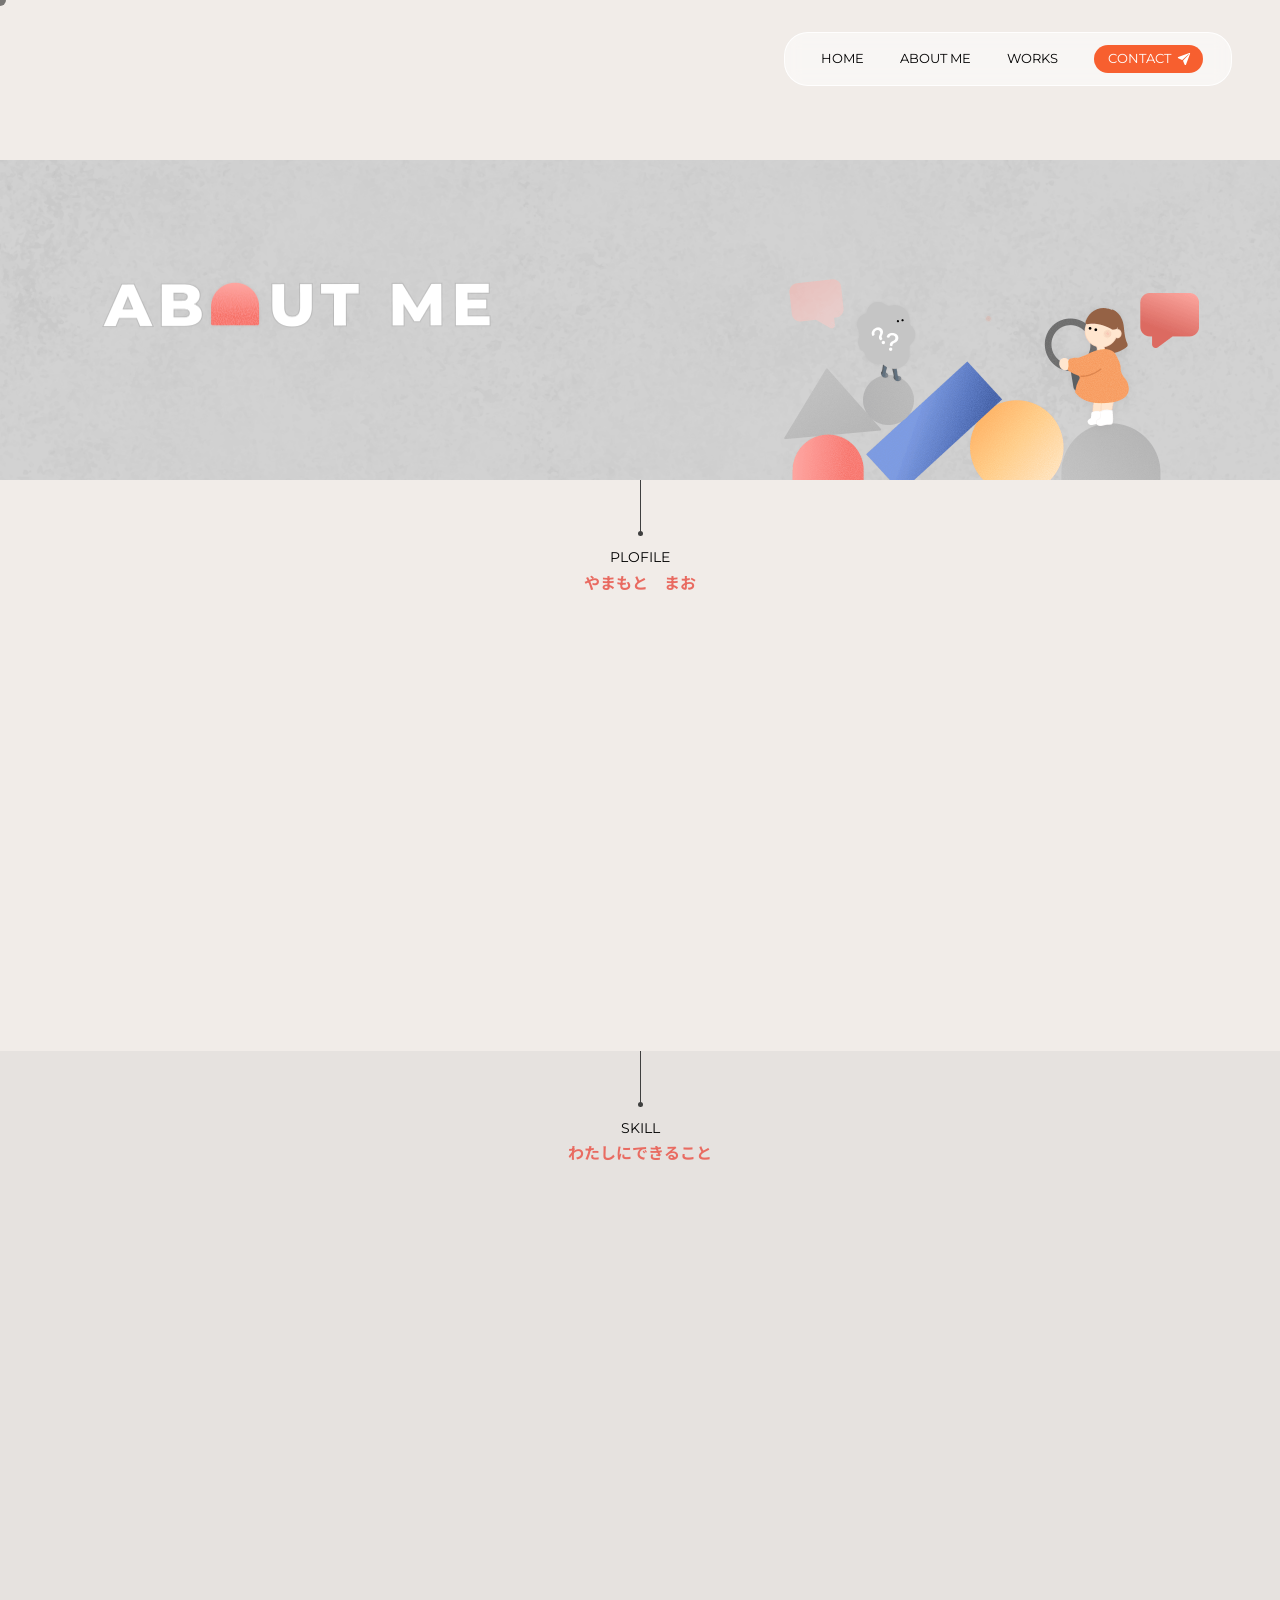
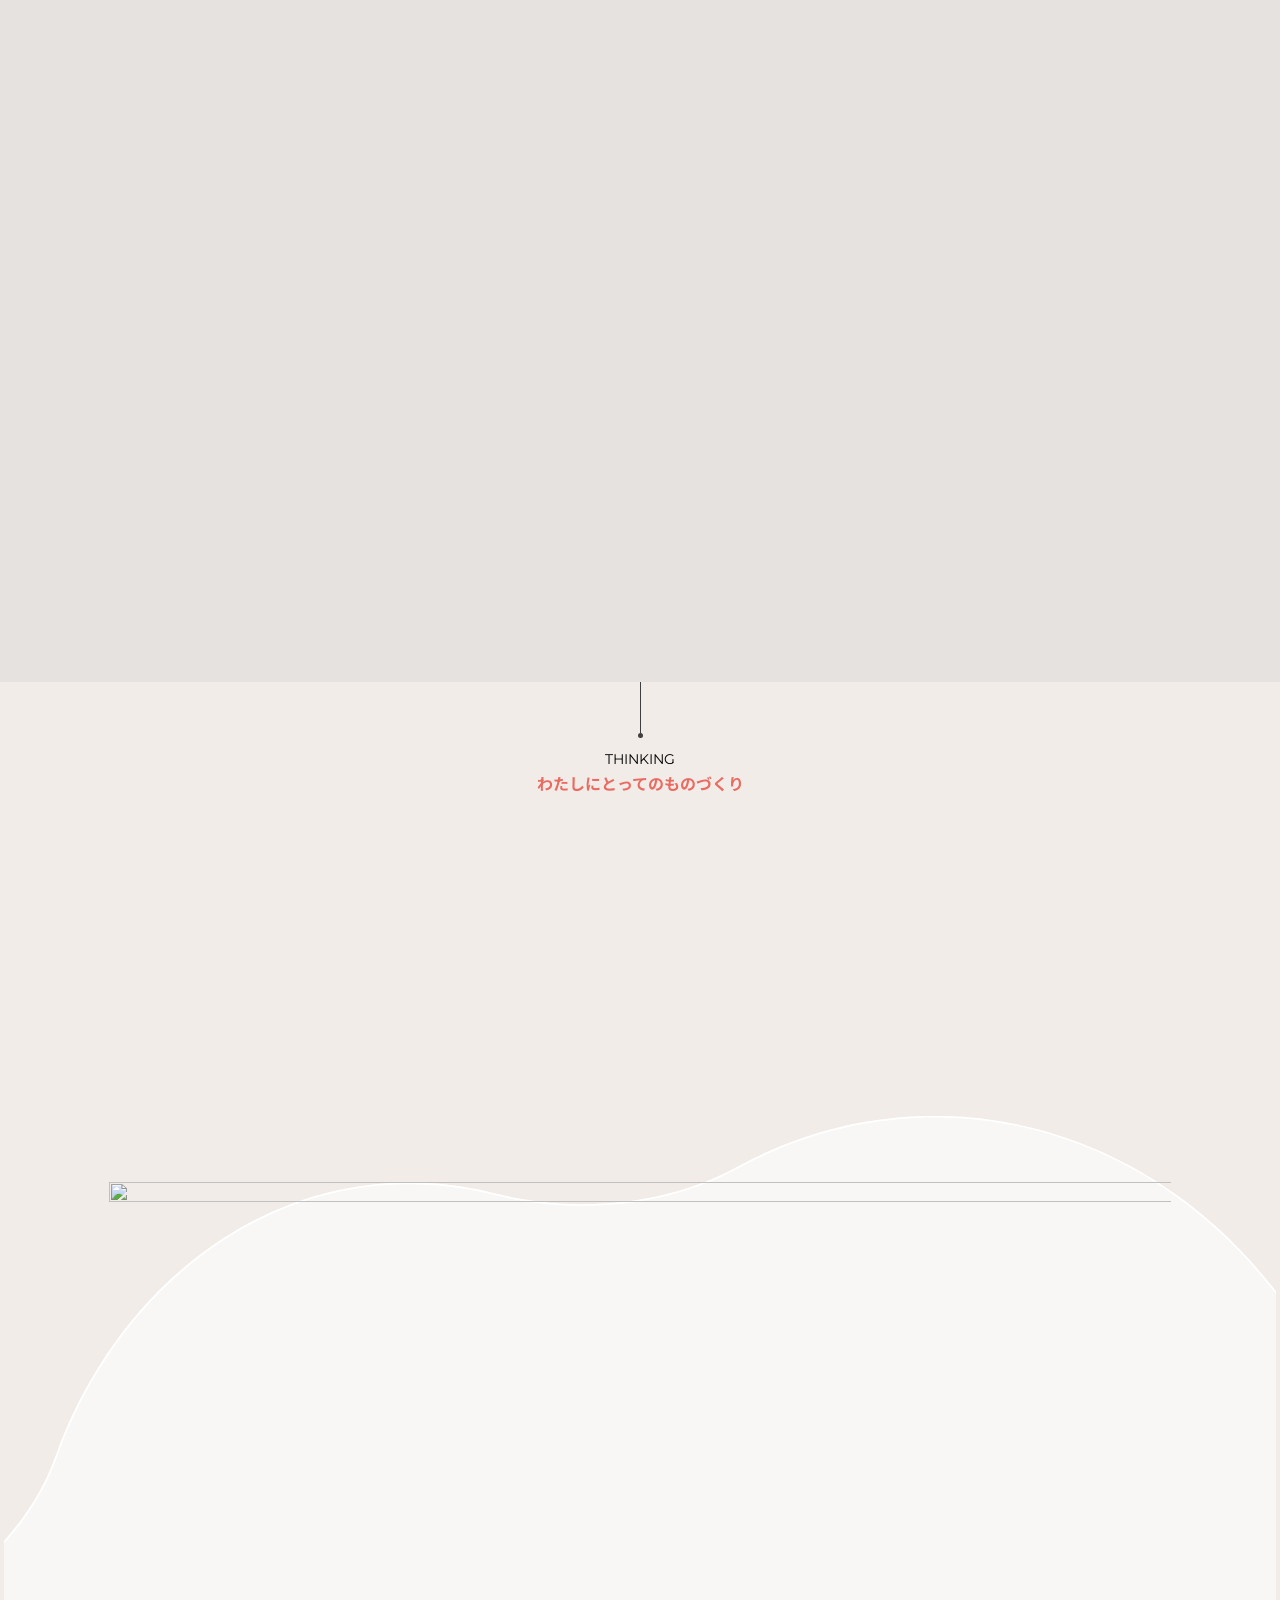
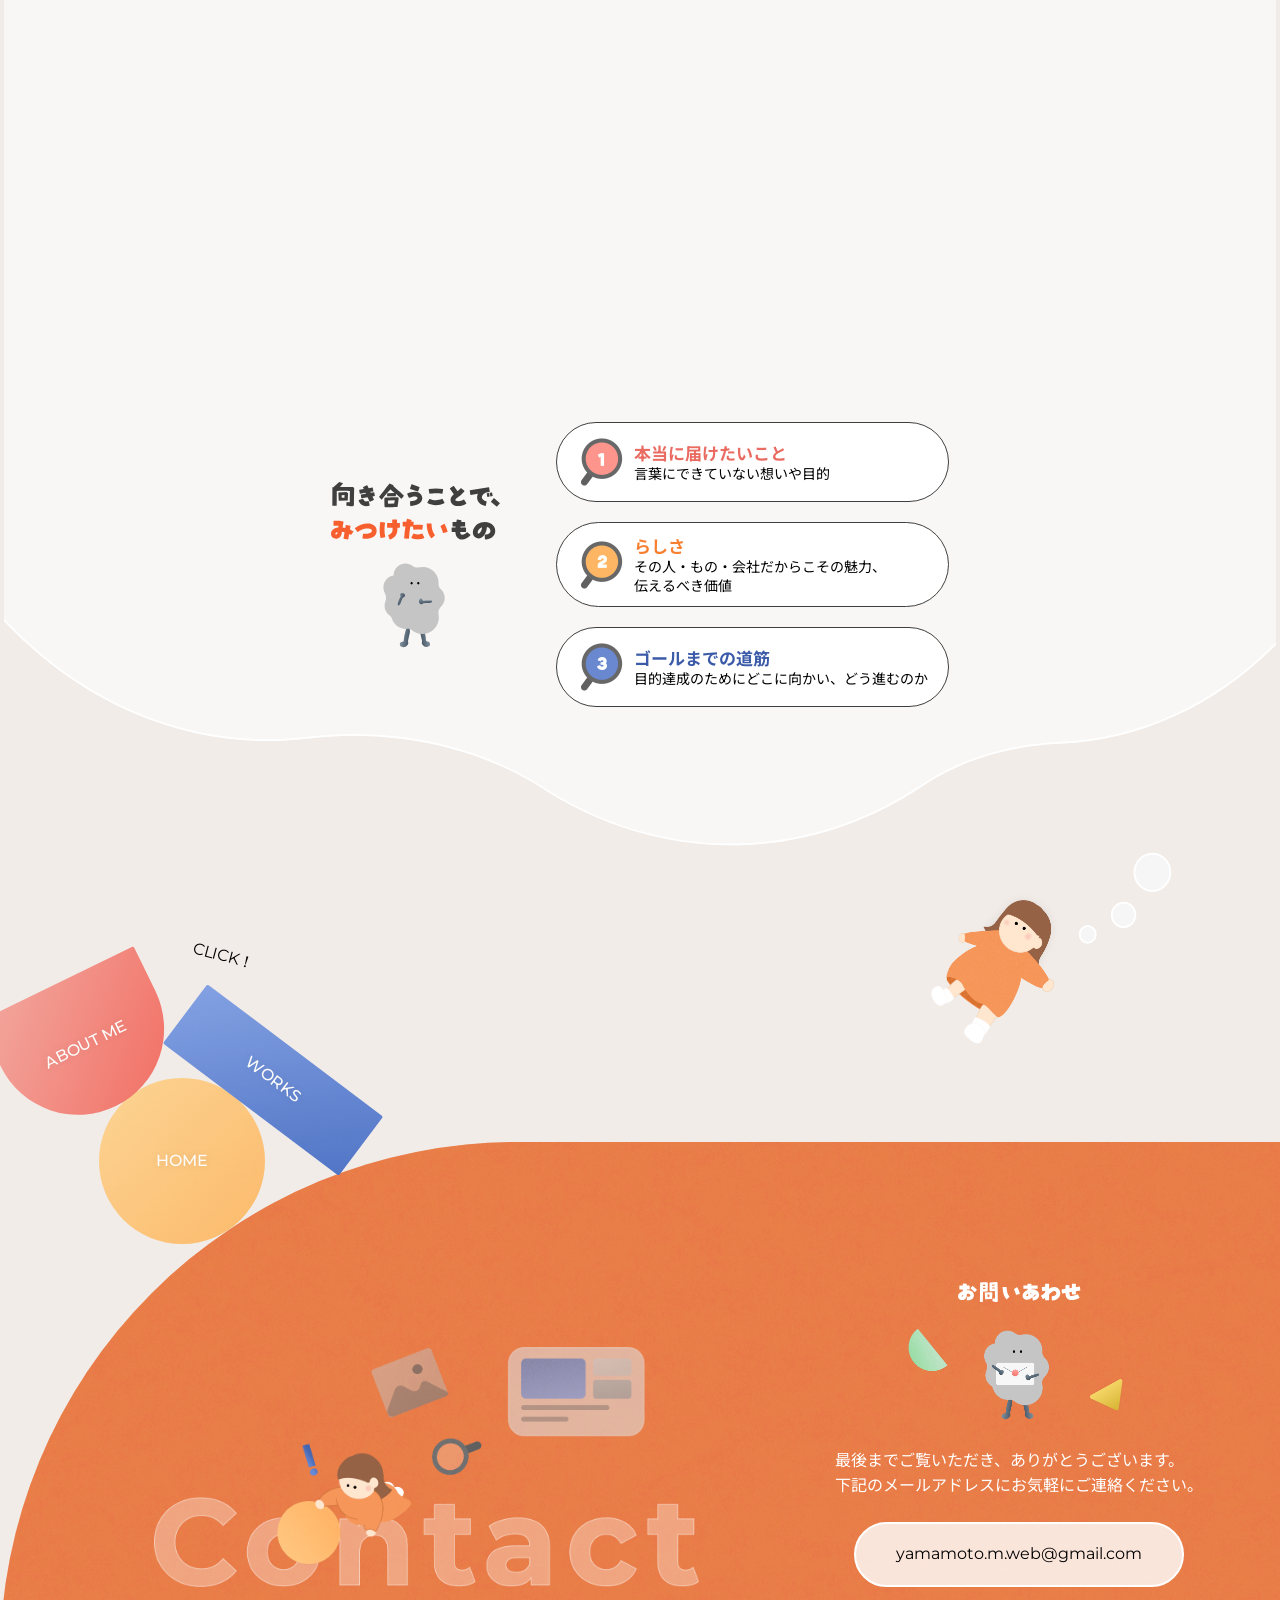
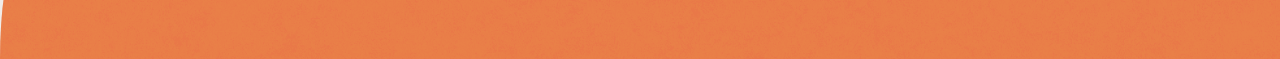
==== commit fce30a64: "画像最適化" ====
--- a/about.html
+++ b/about.html
@@ -151,7 +151,18 @@
             alt="ABOUT ME"
             decoding="async"
           />
-          <span class="section__title-jp"> わたしについて </span>
+          <span
+            class="section__title-jp js-title-chars js-fade"
+            aria-label="わたしについて"
+          >
+            <span aria-hidden="true">わ</span>
+            <span aria-hidden="true">た</span>
+            <span aria-hidden="true">し</span>
+            <span aria-hidden="true">に</span>
+            <span aria-hidden="true">つ</span>
+            <span aria-hidden="true">い</span>
+            <span aria-hidden="true">て</span>
+          </span>
         </h1>
       </section>
       <section class="profile">
@@ -163,7 +174,7 @@
               <span class="p-about__title-ja">やまもと　まお</span>
             </h2>
           </div>
-          <div class="p-about__profile-content p__inner--s">
+          <div class="p-about__profile-content p__inner--s js-fade">
             <div class="p-about__profile-visual">
               <img
                 src="img/page-about__profule-visual.png"
@@ -197,7 +208,7 @@
               <span class="p-about__title-ja">わたしにできること</span>
             </h2>
           </div>
-          <div class="p__inner--s">
+          <div class="p__inner--s js-fade">
             <div class="p-about__skill-list">
               <article class="p-about__skill-card">
                 <div class="p-about__skill-visual">
@@ -289,7 +300,7 @@
               <span class="p-about__title-ja">わたしにとってのものづくり</span>
             </h2>
           </div>
-          <div class="p-about__policy-content p__inner--s">
+          <div class="p-about__policy-content p__inner--s js-fade">
             <div class="p-about__policy-text">
               <p>
                 私は、制作の過程で「向き合う」ことを大切にしています。<br
--- a/css/style.css
+++ b/css/style.css
@@ -27,7 +27,7 @@
 .section__title-jp {
   font-size: 18px;
   font-weight: bold;
-  letter-spacing: 30%;
+  letter-spacing: 0;
 }
 /* ボタン */
 .button {
@@ -403,6 +403,46 @@
 .hero__shape {
   position: absolute;
   filter: drop-shadow(0 0 10px rgba(0, 0, 0, 0.03));
+
+  opacity: 0;
+  transform: translateY(8px);
+}
+
+/* HERO開始 */
+body.is-hero-start .hero__shape {
+  animation: hero-shape-in 0.6s ease forwards;
+}
+
+body.is-hero-start .hero__shape--triangle {
+  animation-delay: 0.95s;
+}
+
+body.is-hero-start .hero__shape--arch-red {
+  animation-delay: 0.75s;
+}
+
+body.is-hero-start .hero__shape--square {
+  animation-delay: 0.55s;
+}
+
+body.is-hero-start .hero__shape--circle {
+  animation-delay: 0.35s;
+}
+
+body.is-hero-start .hero__shape--arch-green {
+  animation-delay: 0.15s;
+}
+
+@keyframes hero-shape-in {
+  from {
+    opacity: 0;
+    transform: translateY(8px);
+  }
+
+  to {
+    opacity: 1;
+    transform: translateY(0);
+  }
 }
 .hero__shape--arch-green {
   bottom: 0;
@@ -1595,7 +1635,7 @@
 .p-work-detail__scope {
   display: flex;
   flex-wrap: wrap;
-  gap: 8px 12px;
+  gap: 10px;
 }
 .p-work-detail__info-data--url {
   display: flex;
@@ -2201,6 +2241,18 @@
 /* フッターここまで--------------------------- */
 
 /* アニメーションここから---------------------- */
+/* ページ全体 */
+body {
+  opacity: 0;
+
+  transition: opacity 0.8s ease;
+}
+
+body.is-page-loaded {
+  opacity: 1;
+}
+
+/* セクションフェード */
 .js-fade {
   opacity: 0;
   transform: translateY(16px);
@@ -2215,4 +2267,52 @@
   transform: translateY(0);
   filter: blur(0);
 }
+
+.js-title-chars > span {
+  display: inline-block;
+  opacity: 0;
+
+  transform: translateY(16px) scale(0.8);
+  filter: blur(2px);
+
+  transition:
+    opacity 0.5s ease,
+    transform 0.6s cubic-bezier(0.34, 1.56, 0.64, 1),
+    filter 0.5s ease;
+}
+
+.js-title-chars.is-show > span {
+  opacity: 1;
+  transform: translateY(0) scale(1);
+  filter: blur(0);
+}
+
+/* 1文字ずつ少しゆっくり出す */
+.js-title-chars > span:nth-child(1) {
+  transition-delay: 0s;
+}
+
+.js-title-chars > span:nth-child(2) {
+  transition-delay: 0.09s;
+}
+
+.js-title-chars > span:nth-child(3) {
+  transition-delay: 0.18s;
+}
+
+.js-title-chars > span:nth-child(4) {
+  transition-delay: 0.27s;
+}
+
+.js-title-chars > span:nth-child(5) {
+  transition-delay: 0.36s;
+}
+
+.js-title-chars > span:nth-child(6) {
+  transition-delay: 0.45s;
+}
+
+.js-title-chars > span:nth-child(7) {
+  transition-delay: 0.54s;
+}
 /* アニメーションここまで---------------------- */
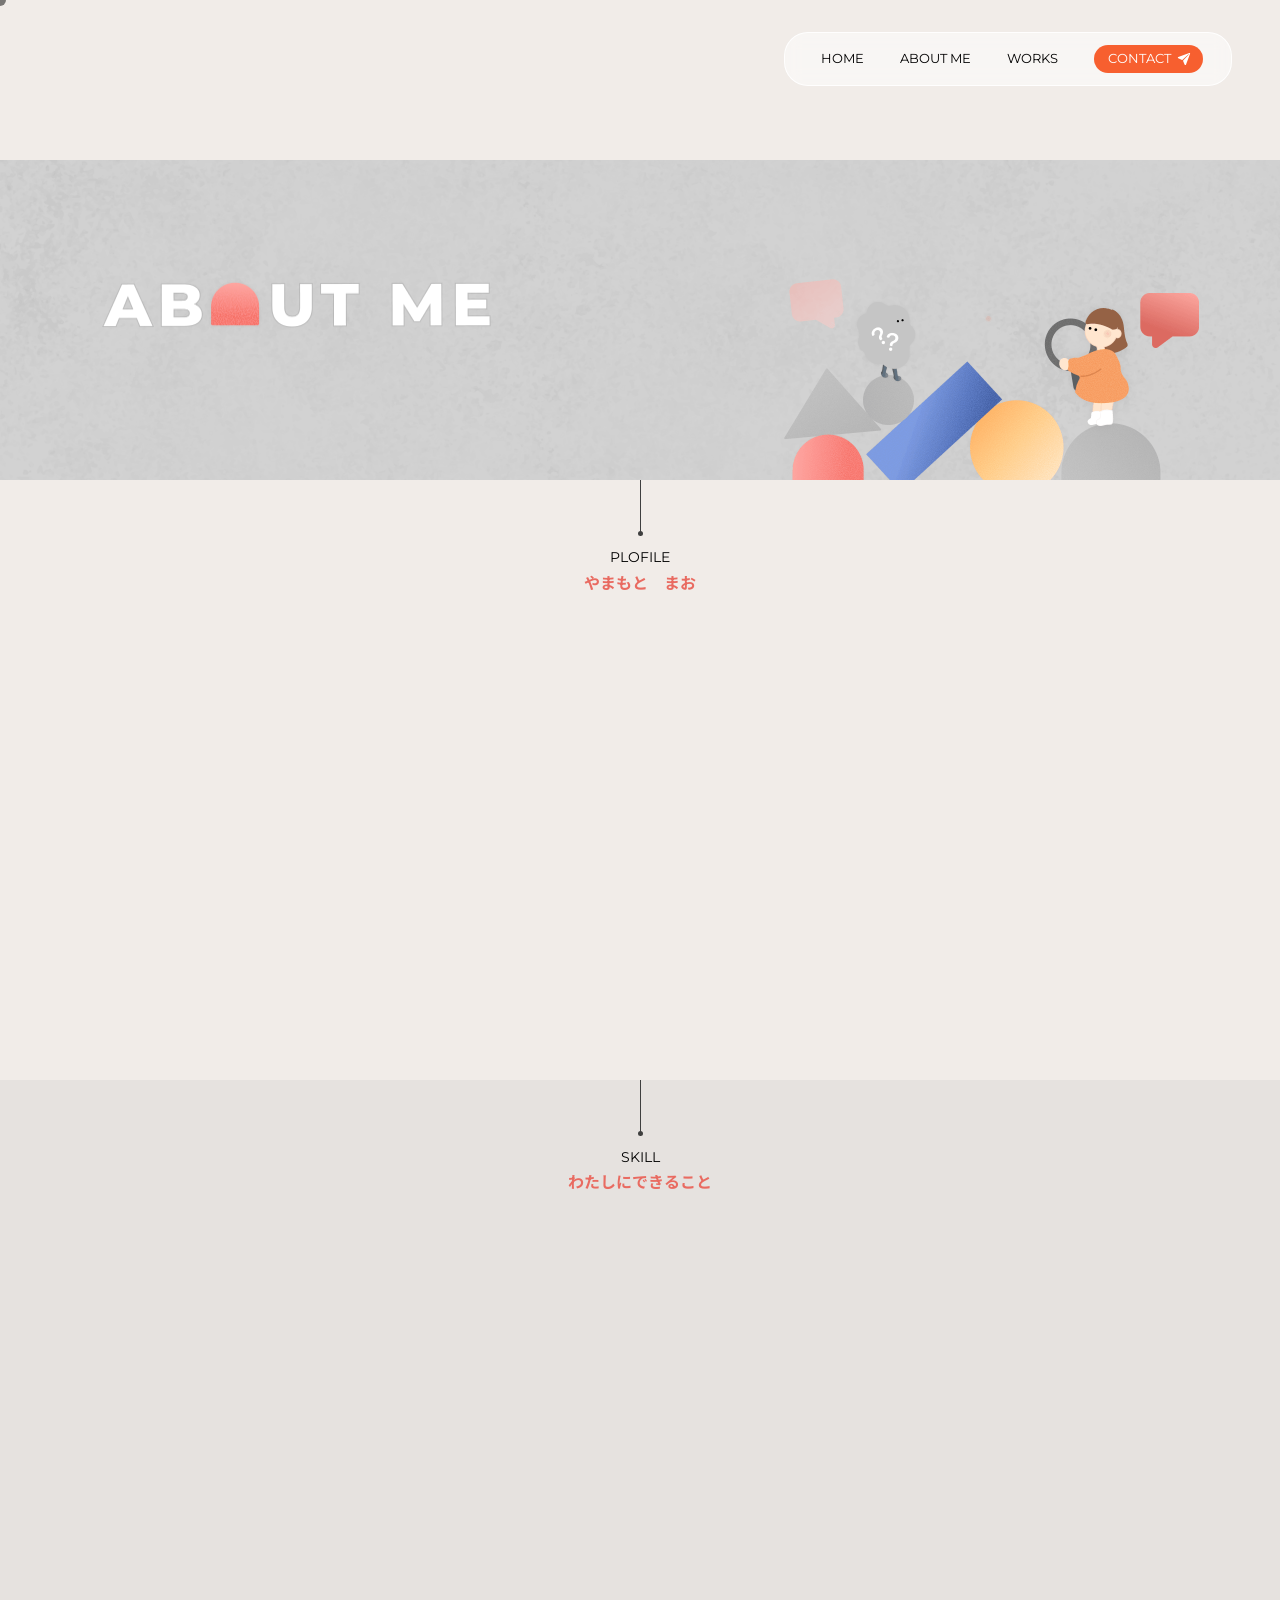
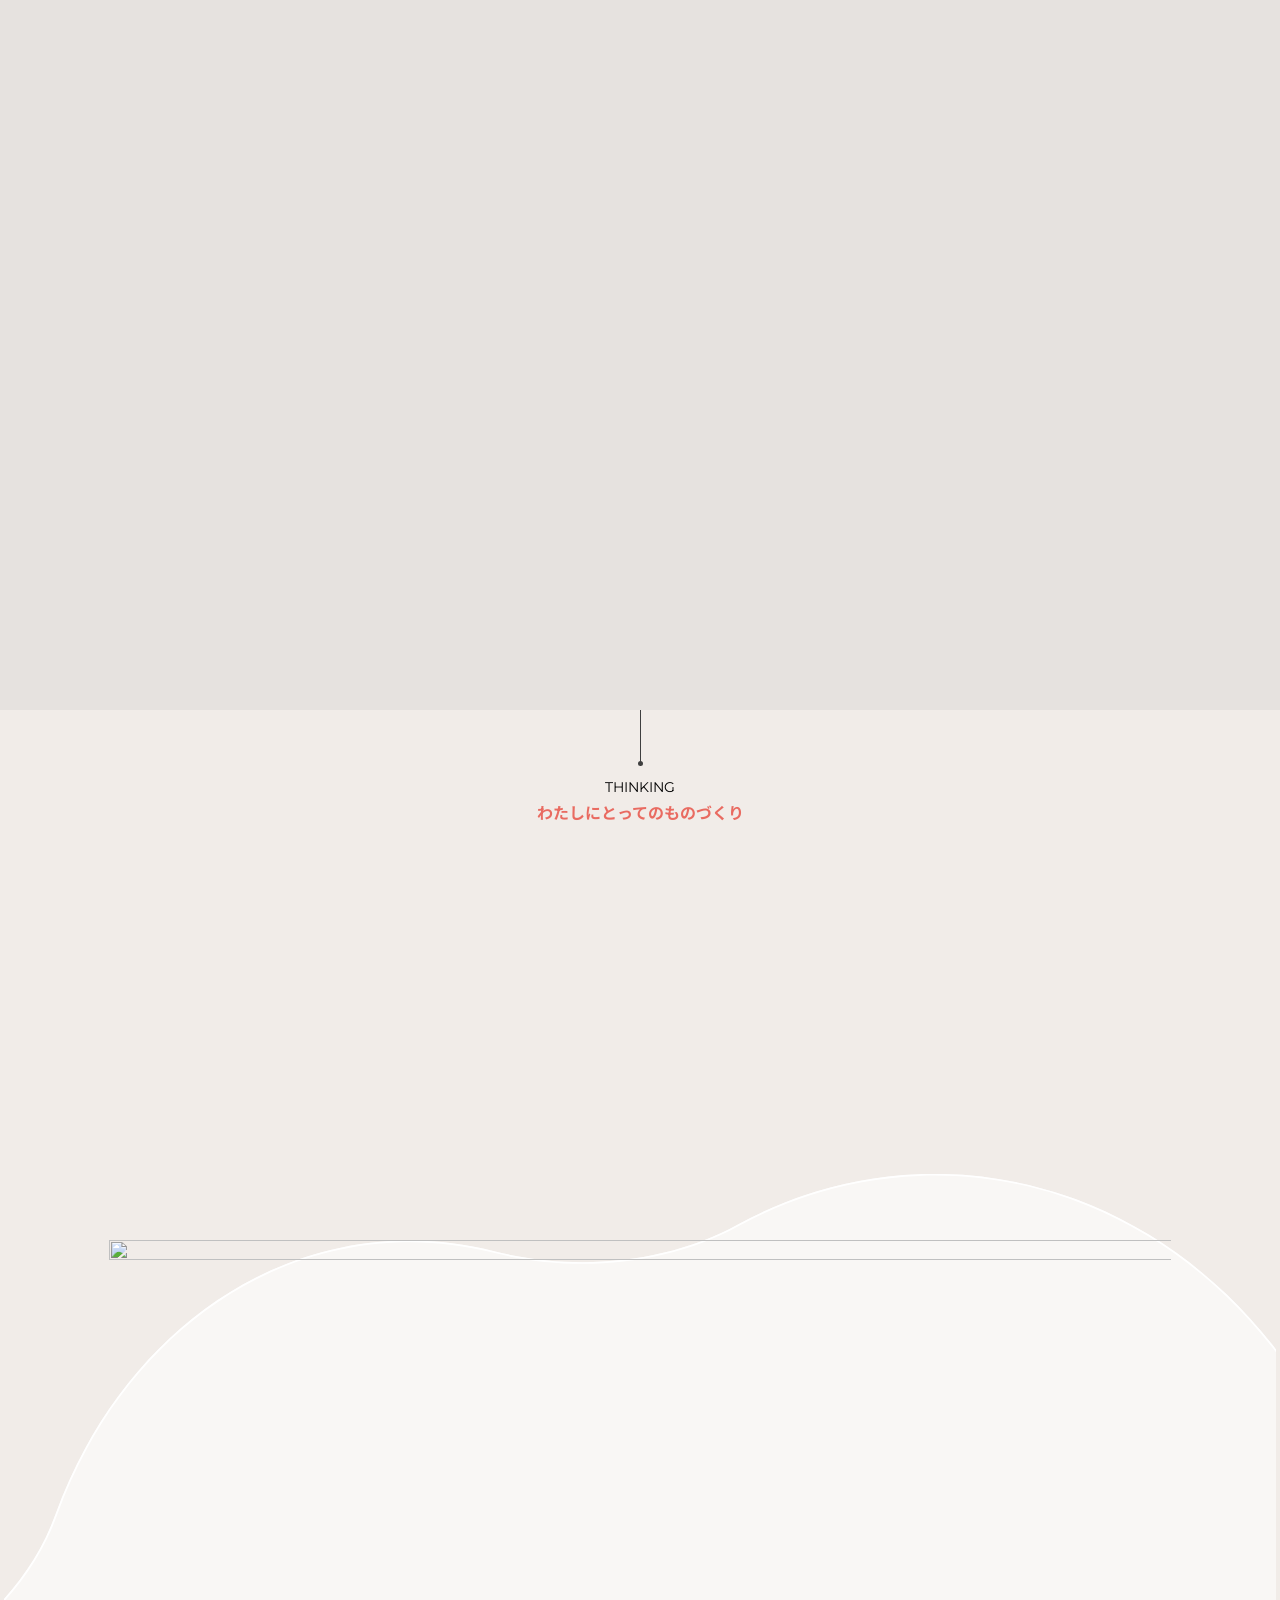
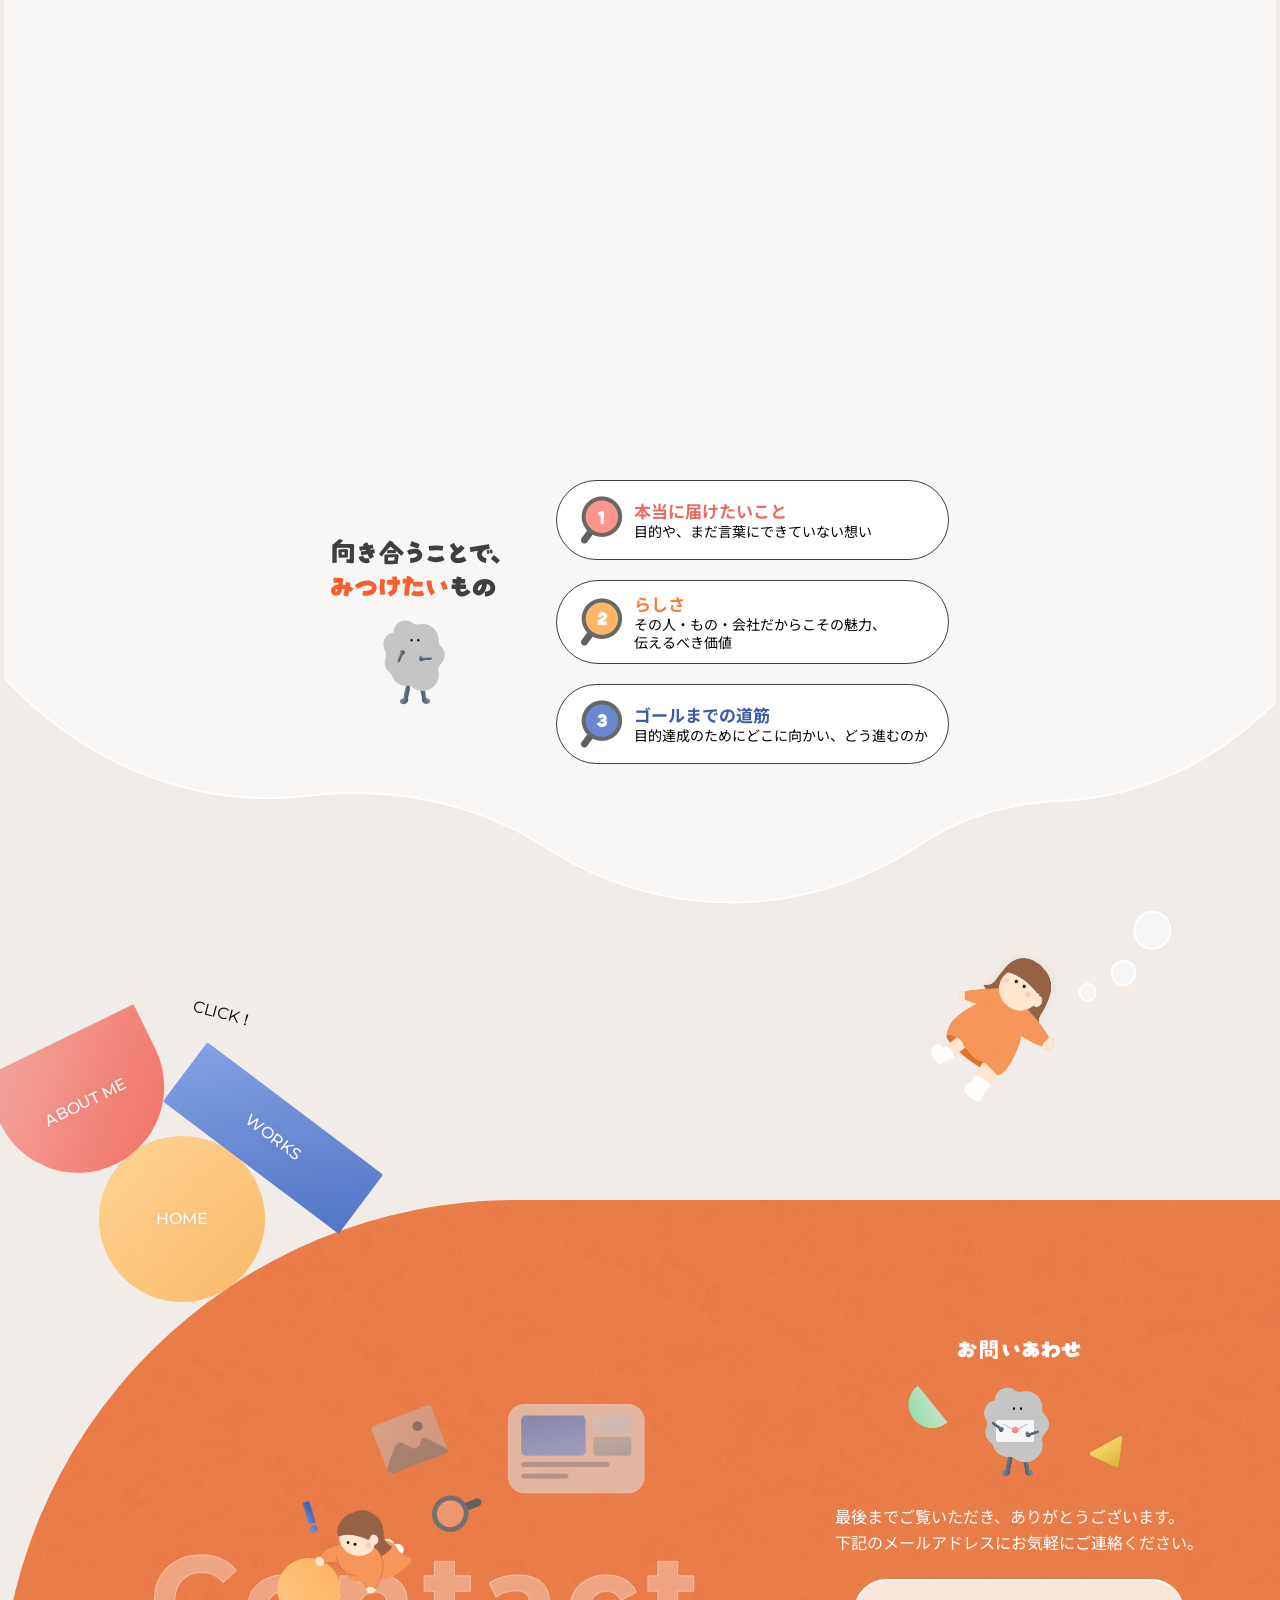
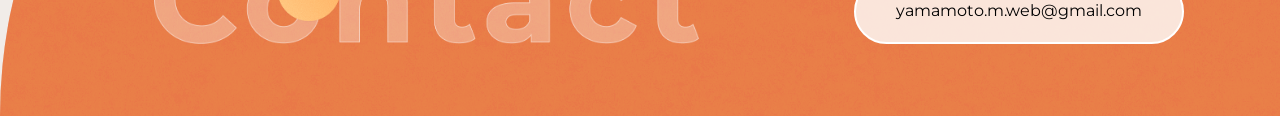
==== commit fa24beb1: "細かな調整" ====
--- a/about.html
+++ b/about.html
@@ -186,14 +186,16 @@
             </div>
             <div class="p-about__profile-text">
               <p>
-                1998年生まれ / 千葉県在住<br />
+                1998年生まれ / 北海道出身<br />
                 前職では、Web制作会社でディレクションから実装まで一貫して経験し、現在は転職活動を行いながら個人でも活動しています。
               </p>
               <p>
-                課題や目的を整理しながら、その人らしい魅力を見つけ、伝わる形にすることを大切にしています。「粘り強く」をモットーに、より良い形を探し続けることで、届けたい相手の心に届く、意味のあるものづくりを目指しています。
+                モットーは「粘り強く」、座右の銘は「迷ったらGO」。<br />
+                制作でも、納得できるまでより良い形を探しながら、ときには思い切って新しいことに挑戦する気持ちを大切にしています。
               </p>
               <p>
-                私の「三代しあわせ」は、寝ること・美味しいものを食べること・ライブへ行くこと。この時間がものづくりへのアイデアとエネルギーになっています！
+                趣味は、寝る・美味しいものを食べる・ライブへ行くこと。<br />
+                好きなことを楽しむ時間が、ものづくりへのアイデアとエネルギーになっています！
               </p>
             </div>
           </div>
@@ -250,7 +252,7 @@
                 </div>
                 <h3 class="visually-hidden">コーディング</h3>
                 <p class="p-about__skill-text">
-                  届ける・行動につながるための サイトを実装します。
+                  届ける・行動につながるためのサイトを実装します。
                 </p>
               </article>
             </div>
@@ -306,17 +308,15 @@
                 私は、制作の過程で「向き合う」ことを大切にしています。<br
                   class="pc-only"
                 />
-                ものづくりの目的は、向き合う時間の中で少しずつ見えてきて、<br
-                  class="pc-only"
-                />
-                時間に追われているとき、デザインの答えが見つからないときなど。私はよく、自分に問いかけるようにしています。
+                一つひとつ丁寧に考えて紐解いていくことで、見えてくるものがあると思うからです。
+                でも、制作に迷ったときほど、
               </p>
               <p class="p-about__policy-question">
-                「私は今、ちゃんと向き合えてるのかな？」<br />
-                「そもそも向き合うってなんだ？？」
+                「私は今、ちゃんと向き合えてる？」<br />
+                「そもそも何に？誰に向き合うんだろう？」
               </p>
               <p>
-                そんな疑問から、私なりの「向き合う」について考えてみました。
+                と、自分でもわからなくなることもあります。<br />そこで改めて、私にとって「向き合う」とは何かを整理してみました。
               </p>
             </div>
             <div class="p-about__policy-copy">
@@ -376,7 +376,7 @@
                 >
                   <div class="p-about__policy-summary-point-text">
                     <h3>本当に届けたいこと</h3>
-                    <p>言葉にできていない想いや目的</p>
+                    <p>目的や、まだ言葉にできていない想い</p>
                   </div>
                 </li>
                 <li
--- a/css/style.css
+++ b/css/style.css
@@ -102,7 +102,6 @@
   }
   .section__title-jp {
     font-size: 16px;
-    letter-spacing: 20%;
   }
 }
 
@@ -400,6 +399,20 @@
   filter: drop-shadow(0 0 10px rgba(0, 0, 0, 0.08));
   width: 100%;
 }
+.hero__portfolio {
+  position: relative;
+}
+.hero__portfolio--2 {
+  position: absolute;
+  top: 0;
+  opacity: 0;
+  transform: scale(0.82);
+  transform-origin: center;
+}
+body.is-hero-start .hero__portfolio--2 {
+  animation: hero-copy-mi-in 0.45s cubic-bezier(0.34, 1.56, 0.64, 1) 2.45s
+    forwards;
+}
 .hero__shape {
   position: absolute;
   filter: drop-shadow(0 0 10px rgba(0, 0, 0, 0.03));
@@ -469,6 +482,92 @@
   position: absolute;
   right: 0;
   bottom: 0;
+  width: 100%;
+}
+.hero__copy img {
+  position: absolute;
+  bottom: 0;
+  right: 0;
+}
+.copy-img--1 {
+  z-index: 1;
+  opacity: 0;
+  transform: translateY(6px);
+}
+.copy-img--2 {
+  z-index: 2;
+  opacity: 0;
+  transform: translateX(-8px);
+}
+.copy-img--3 {
+  z-index: 3;
+  opacity: 0;
+  transform: scale(0.82);
+
+  /*
+    「み」の位置を中心に拡大縮小する。
+    実際の画像を見ながらここだけ微調整してOK。
+  */
+  transform-origin: 58% 42%;
+}
+/* -------------------------
+  HERO開始後
+------------------------- */
+
+/* ① 文字 */
+body.is-hero-start .copy-img--1 {
+  animation: hero-copy-text-in 0.65s ease 0.8s forwards;
+}
+
+/* ② 女の子 */
+body.is-hero-start .copy-img--2 {
+  animation: hero-copy-character-in 0.55s ease 1.5s forwards;
+}
+
+/* ③ 「み」 */
+body.is-hero-start .copy-img--3 {
+  animation: hero-copy-mi-in 0.45s cubic-bezier(0.34, 1.56, 0.64, 1) 2.45s
+    forwards;
+}
+
+/* -------------------------
+  Animation
+------------------------- */
+
+@keyframes hero-copy-text-in {
+  from {
+    opacity: 0;
+    transform: translateY(6px);
+  }
+
+  to {
+    opacity: 1;
+    transform: translateY(0);
+  }
+}
+
+@keyframes hero-copy-character-in {
+  from {
+    opacity: 0;
+    transform: translateX(-8px);
+  }
+
+  to {
+    opacity: 1;
+    transform: translateX(0);
+  }
+}
+
+@keyframes hero-copy-mi-in {
+  from {
+    opacity: 0;
+    transform: scale(0.82);
+  }
+
+  to {
+    opacity: 1;
+    transform: scale(1);
+  }
 }
 
 @media (max-width: 767px) {
@@ -1753,6 +1852,11 @@
   border-radius: 8px;
   width: 100%;
 }
+.p-work-output__website-wrap {
+  display: flex;
+  flex-direction: column;
+  gap: 80px;
+}
 .p-work-output__url-wrap {
   text-align: center;
   margin-top: 32px;
@@ -1777,7 +1881,7 @@
   z-index: 0;
 }
 .p-work-output__btn {
-  margin-top: 32px;
+  margin-top: 48px;
   margin-bottom: 120px;
 }
 .p-work-output__visuals-row {
@@ -1893,6 +1997,9 @@
     gap: 10px;
     padding: 28px 0;
   }
+  .p-work-detail__info-data {
+    line-height: 1.6;
+  }
   .p-work-detail__scope {
     gap: 8px;
   }
@@ -1957,6 +2064,9 @@
   }
   .p-work-output__visual-web img {
     border-radius: 8px;
+  }
+  .p-work-output__website-wrap {
+    gap: 32px;
   }
   .p-work-output__url {
     display: block;
